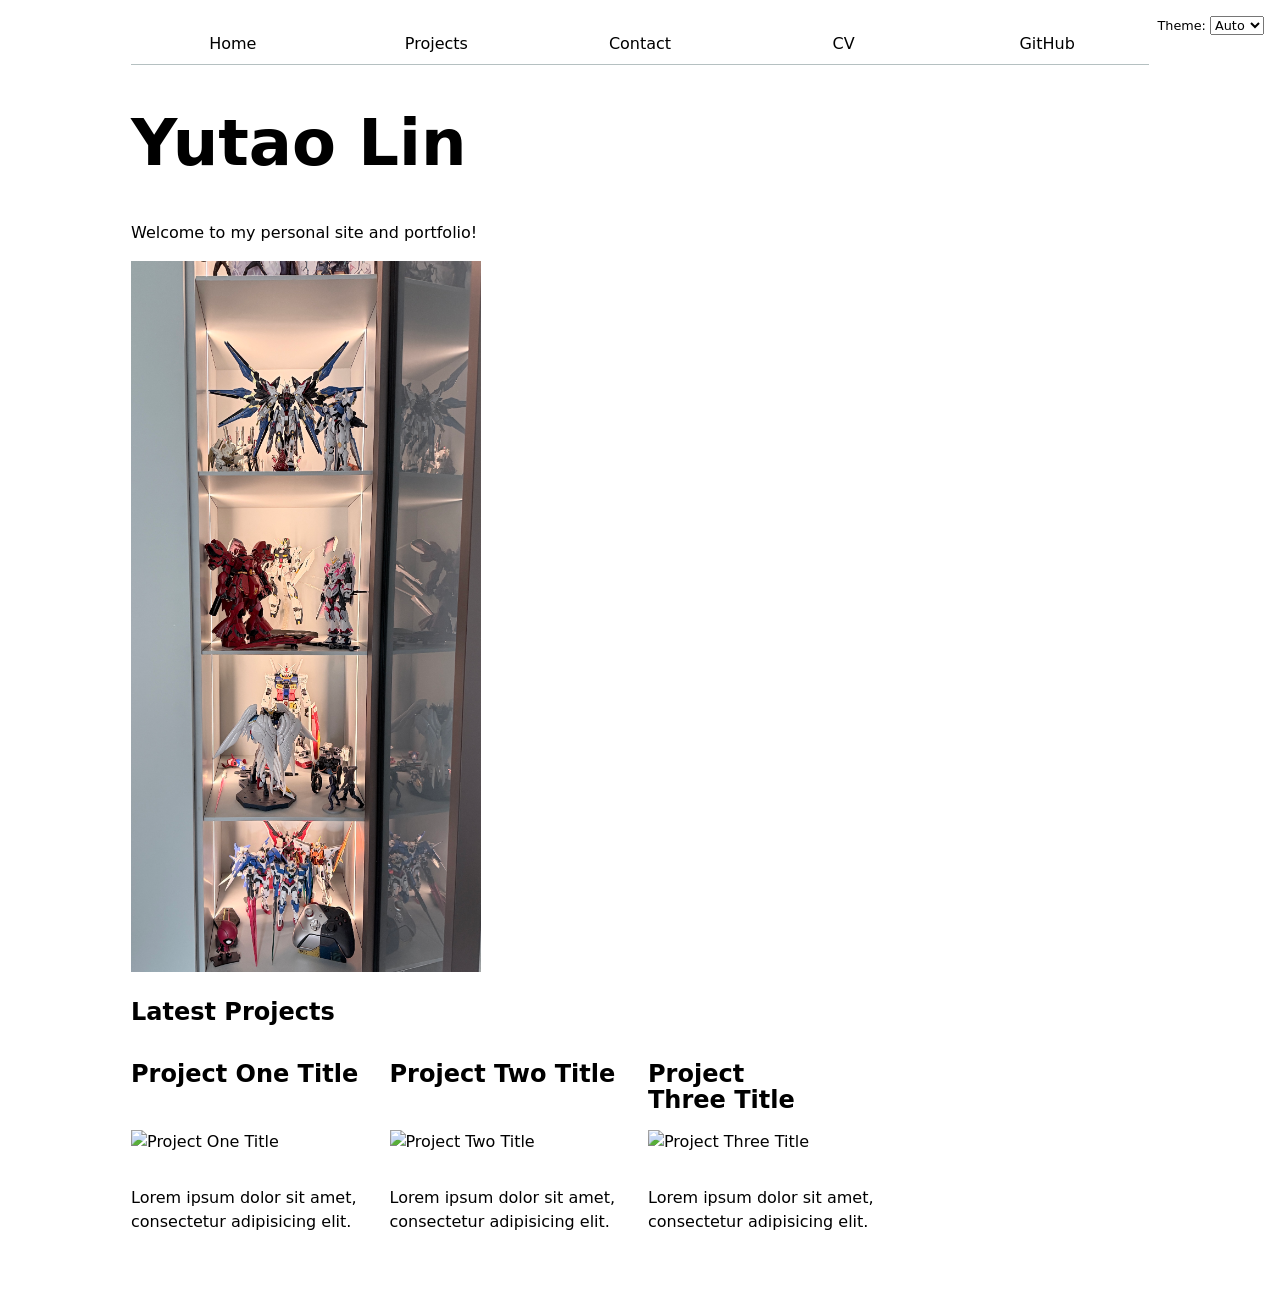
==== index.html @ d35f9485 "step 2" ====
<!DOCTYPE html>
<html lang="en">
<head>
  <meta charset="UTF-8">
  <meta name="viewport" content="width=device-width, initial-scale=1.0">
  <title>Yutao Lin: Personal site and portfolio</title>
  <link rel="stylesheet" href="style.css">
  <script type="module" src="global.js"></script>
  <script type="module" src="index.js"></script>
</head>
<body>
  <h1>Yutao Lin</h1>
  <p>Welcome to my personal site and portfolio!</p>

  <img src="images/Gundam.jpg" alt="Several Gundam models displayed together in a collection.">

  <h2>Latest Projects</h2>
  <div class="projects"></div>
</body>
</html>
---- style.css ----
body {
  font: 100%/1.5 system-ui;
  max-width: 100ch;
  margin-inline: auto;
  padding: 1rem;
}

nav {
  display: flex;
  margin-bottom: 1.5rem;
  border-bottom: 1px solid oklch(80% 3% 200);
}

nav a {
  flex: 1;
  text-decoration: none;
  color: inherit;
  text-align: center;
  padding: 0.5em;
}

nav a:hover,
nav a.current {
  border-bottom: 0.4em solid var(--color-accent);
  padding-bottom: 0.1em;
  background-color: color-mix(in oklch, var(--color-accent), canvas 85%);
}

html {
  color-scheme: light dark;
  --color-accent: oklch(65% 50% 0);
  accent-color: var(--color-accent);
}

.color-scheme {
  position: absolute;
  top: 1rem;
  right: 1rem;
  font-size: 80%;
}

input,
textarea,
button,
select {
  font: inherit;
}

img {
  max-width: 350px;
  width: 100%;
  height: auto;
}

input,
textarea,
button {
  font: inherit;
}

form {
  display: grid;
  grid-template-columns: auto 1fr;
  gap: 1em;
}

form label {
  display: grid;
  grid-template-columns: subgrid;
  grid-column: 1 / -1;
}

input,
textarea {
  width: 100%;
  box-sizing: border-box;
}

textarea {
  min-height: 8em;
}

button {
  grid-column: 1 / -1;
}

section {
  margin: 2rem 0;
}

article {
  margin: 1rem 0;
}

.projects {
  display: grid;
  grid-template-columns: repeat(auto-fill, minmax(15em, 1fr));
  gap: 1em;
}

.projects article {
  display: grid;
  grid-template-rows: subgrid;
  grid-row: span 3;
}

.projects h2 {
  margin: 0;
}

h1 {
  font-size: 400%;
}

h1, h2, h3, h4, h5, h6 {
  line-height: 1.1;
  text-wrap: balance;
}

section > header {
  border-bottom: 2px solid oklch(80% 3% 200);
  margin-bottom: 1rem;
}

section h2 {
  margin-bottom: 0.5rem;
}

article h3 {
  margin-bottom: 0.2rem;
}

time {
  color: dimgray;
  font-style: italic;
}

ul {
  padding-left: 1.5rem;
}
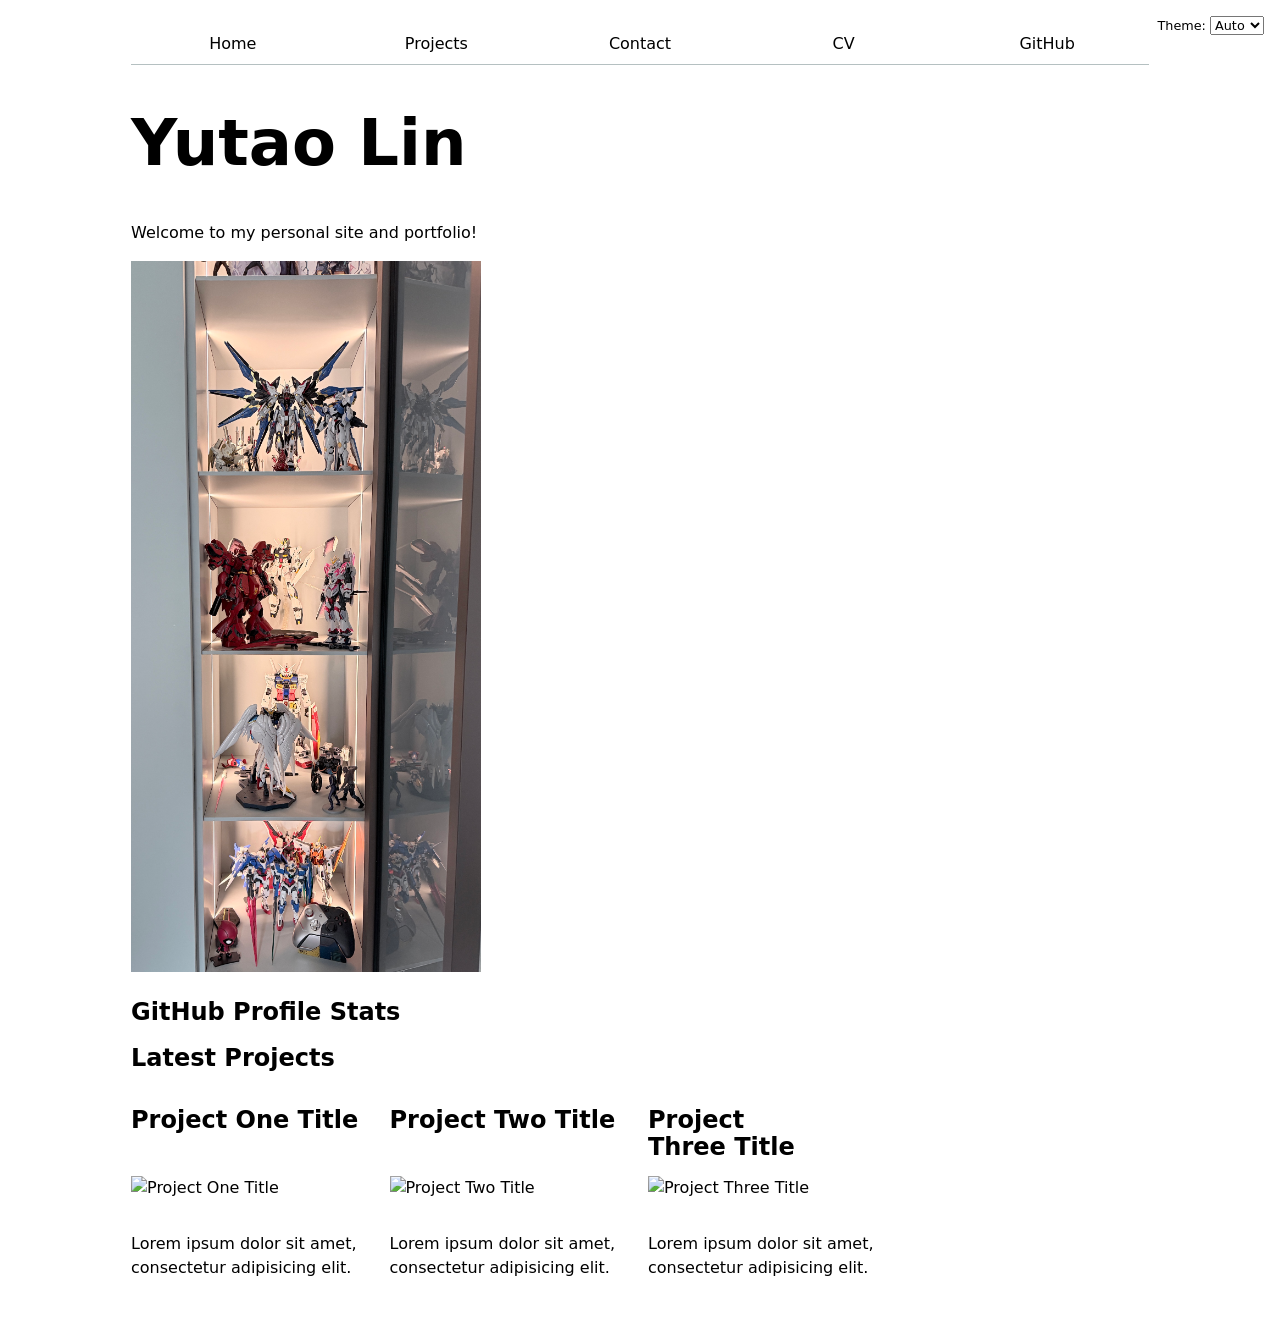
==== commit 6a10653c: "step 3 github api" ====
--- a/index.html
+++ b/index.html
@@ -14,6 +14,9 @@
 
   <img src="images/Gundam.jpg" alt="Several Gundam models displayed together in a collection.">
 
+  <h2>GitHub Profile Stats</h2>
+  <div id="profile-stats"></div>
+
   <h2>Latest Projects</h2>
   <div class="projects"></div>
 </body>
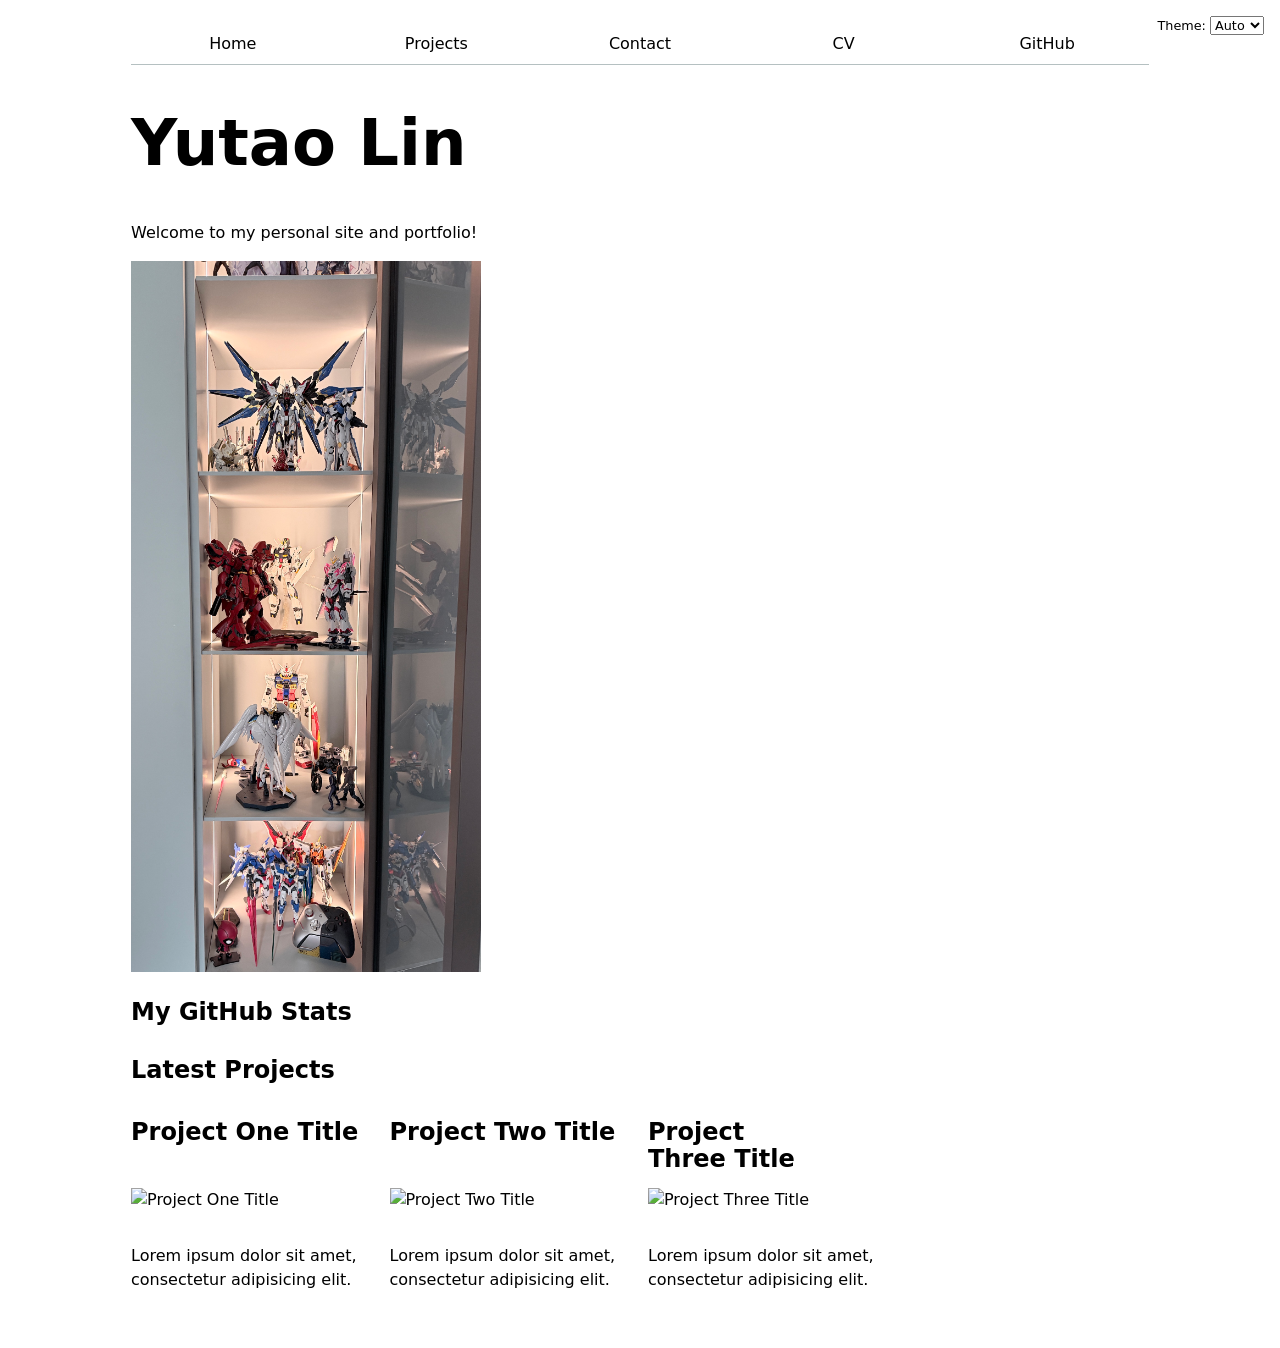
==== commit 34c5d6a8: "update My Github stats" ====
--- a/index.html
+++ b/index.html
@@ -14,7 +14,7 @@
 
   <img src="images/Gundam.jpg" alt="Several Gundam models displayed together in a collection.">
 
-  <h2>GitHub Profile Stats</h2>
+  <h2>My GitHub Stats</h2>
   <div id="profile-stats"></div>
 
   <h2>Latest Projects</h2>
--- a/style.css
+++ b/style.css
@@ -138,4 +138,30 @@
 
 ul {
   padding-left: 1.5rem;
+}
+
+#profile-stats {
+  margin: 2rem 0;
+}
+
+.github-stats {
+  display: grid;
+  grid-template-columns: repeat(4, 1fr);
+  gap: 0.5rem 2rem;
+  margin: 0;
+}
+
+.github-stats dt {
+  grid-row: 1;
+  margin: 0;
+  text-transform: uppercase;
+  font-size: 0.8rem;
+  color: #6b7280;
+  font-weight: 600;
+}
+
+.github-stats dd {
+  grid-row: 2;
+  margin: 0;
+  font-size: 2rem;
 }
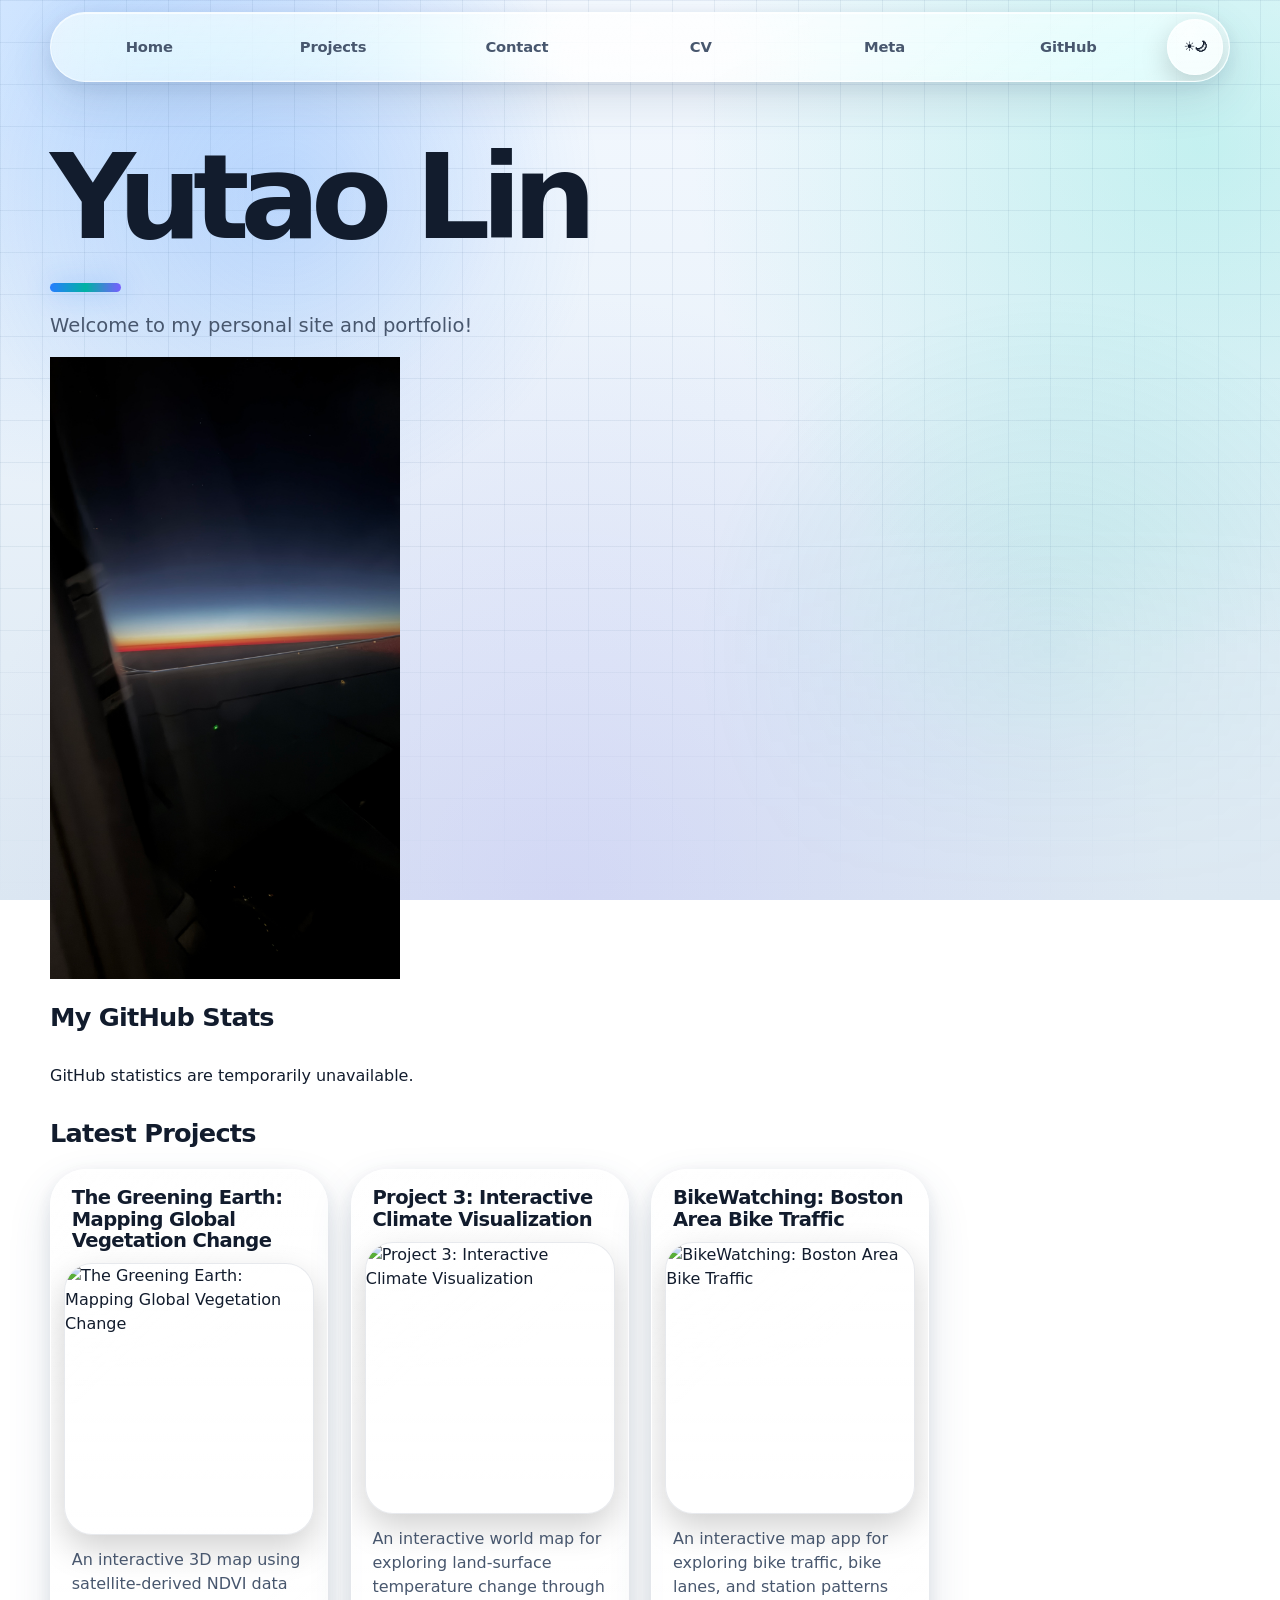
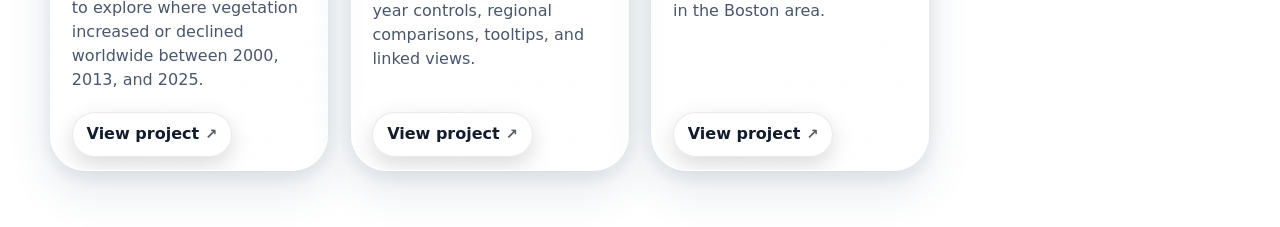
==== commit e000a1de: "update the images" ====
--- a/index.html
+++ b/index.html
@@ -12,7 +12,7 @@
   <h1>Yutao Lin</h1>
   <p>Welcome to my personal site and portfolio!</p>
 
-  <img src="images/Gundam.jpg" alt="Several Gundam models displayed together in a collection.">
+  <img src="images/skyline.jpg" alt="A beautiful skyline at sunset.">
 
   <h2>My GitHub Stats</h2>
   <div id="profile-stats"></div>
--- a/style.css
+++ b/style.css
@@ -1,56 +1,295 @@
-
-body {
-  font: 100%/1.5 system-ui;
-  max-width: 100ch;
-  margin-inline: auto;
-  padding: 1rem;
-}
-
-nav {
-  display: flex;
-  margin-bottom: 1.5rem;
-  border-bottom: 1px solid oklch(80% 3% 200);
-}
-
-nav a {
-  flex: 1;
-  text-decoration: none;
-  color: inherit;
-  text-align: center;
-  padding: 0.5em;
-}
-
-nav a:hover,
-nav a.current {
-  border-bottom: 0.4em solid var(--color-accent);
-  padding-bottom: 0.1em;
-  background-color: color-mix(in oklch, var(--color-accent), canvas 85%);
-}
-
 html {
   color-scheme: light dark;
-  --color-accent: oklch(65% 50% 0);
+  --color-accent: oklch(78% 22% 235);
   accent-color: var(--color-accent);
 }
 
-.color-scheme {
-  position: absolute;
-  top: 1rem;
-  right: 1rem;
-  font-size: 80%;
-}
-
-input,
-textarea,
-button,
-select {
-  font: inherit;
-}
-
-img {
-  max-width: 350px;
-  width: 100%;
-  height: auto;
+/* =========================================================
+   DESIGN-ENGINEERING SYSTEM
+   Based on the uploaded skills: restraint, direct feedback,
+   translucent depth, precise motion, and accessibility.
+   ========================================================= */
+
+:root {
+  --content-width: 1180px;
+  --page-gutter: clamp(0.9rem, 3vw, 2.5rem);
+  --nav-height: 4.25rem;
+
+  --glass-blur: 34px;
+  --glass-saturation: 170%;
+  --glass-brightness: 108%;
+
+  --radius-sm: 0.95rem;
+  --radius-md: 1.35rem;
+  --radius-lg: 1.9rem;
+  --radius-xl: 2.25rem;
+
+  --ease-out: cubic-bezier(0.23, 1, 0.32, 1);
+  --ease-in-out: cubic-bezier(0.77, 0, 0.175, 1);
+  --ease-spring: cubic-bezier(0.32, 0.72, 0, 1);
+
+  --duration-press: 110ms;
+  --duration-fast: 170ms;
+  --duration-ui: 240ms;
+
+  --font-main:
+    system-ui,
+    -apple-system,
+    BlinkMacSystemFont,
+    "SF Pro Display",
+    "SF Pro Text",
+    sans-serif;
+
+  --font-code:
+    "SF Mono",
+    ui-monospace,
+    Menlo,
+    Monaco,
+    Consolas,
+    monospace;
+}
+
+/* =========================================================
+   THEME TOKENS
+   ========================================================= */
+
+html[data-resolved-theme="light"] {
+  --page-bg:
+    radial-gradient(
+      circle at 8% 3%,
+      rgb(110 175 255 / 0.34),
+      transparent 29rem
+    ),
+    radial-gradient(
+      circle at 94% 16%,
+      rgb(80 224 205 / 0.28),
+      transparent 32rem
+    ),
+    radial-gradient(
+      circle at 44% 100%,
+      rgb(162 137 255 / 0.18),
+      transparent 38rem
+    ),
+    linear-gradient(
+      180deg,
+      #f4f9ff 0%,
+      #eaf2fa 46%,
+      #dce8f2 100%
+    );
+
+  --text-primary: rgb(18 28 45);
+  --text-secondary: rgb(72 87 110);
+  --text-muted: rgb(106 121 144);
+
+  --surface: rgb(255 255 255 / 0.38);
+  --surface-strong: rgb(255 255 255 / 0.6);
+  --surface-soft: rgb(239 247 255 / 0.25);
+  --surface-hover: rgb(255 255 255 / 0.5);
+
+  --border: rgb(255 255 255 / 0.68);
+  --border-soft: rgb(25 45 80 / 0.1);
+  --line: rgb(23 38 65 / 0.12);
+  --grid-line: rgb(33 77 122 / 0.075);
+
+  --accent-a: rgb(40 125 255);
+  --accent-b: rgb(0 178 164);
+  --accent-c: rgb(120 94 255);
+  --accent-soft: rgb(40 125 255 / 0.13);
+
+  --shadow-card:
+    0 1px 0 rgb(255 255 255 / 0.75) inset,
+    0 -1px 0 rgb(255 255 255 / 0.24) inset,
+    0 18px 44px rgb(60 82 115 / 0.14),
+    0 5px 18px rgb(60 82 115 / 0.1);
+
+  --shadow-hover:
+    0 1px 0 rgb(255 255 255 / 0.85) inset,
+    0 -1px 0 rgb(255 255 255 / 0.3) inset,
+    0 26px 66px rgb(60 82 115 / 0.2),
+    0 10px 28px rgb(60 82 115 / 0.12);
+
+  --focus-ring: rgb(49 130 255 / 0.42);
+}
+
+html[data-resolved-theme="dark"] {
+  --page-bg:
+    radial-gradient(
+      circle at 12% 4%,
+      rgb(41 104 190 / 0.34),
+      transparent 30rem
+    ),
+    radial-gradient(
+      circle at 92% 18%,
+      rgb(0 180 166 / 0.2),
+      transparent 34rem
+    ),
+    radial-gradient(
+      circle at 44% 100%,
+      rgb(107 89 255 / 0.19),
+      transparent 38rem
+    ),
+    linear-gradient(
+      180deg,
+      #08101f 0%,
+      #0a1220 48%,
+      #05070d 100%
+    );
+
+  --text-primary: rgb(244 248 255);
+  --text-secondary: rgb(201 213 231);
+  --text-muted: rgb(143 158 180);
+
+  --surface: rgb(116 139 166 / 0.17);
+  --surface-strong: rgb(150 173 200 / 0.27);
+  --surface-soft: rgb(87 109 138 / 0.14);
+  --surface-hover: rgb(150 173 200 / 0.22);
+
+  --border: rgb(255 255 255 / 0.24);
+  --border-soft: rgb(255 255 255 / 0.13);
+  --line: rgb(255 255 255 / 0.12);
+  --grid-line: rgb(255 255 255 / 0.055);
+
+  --accent-a: rgb(110 178 255);
+  --accent-b: rgb(89 234 215);
+  --accent-c: rgb(175 158 255);
+  --accent-soft: rgb(110 178 255 / 0.14);
+
+  --shadow-card:
+    0 1px 0 rgb(255 255 255 / 0.23) inset,
+    0 -1px 0 rgb(255 255 255 / 0.07) inset,
+    0 20px 56px rgb(0 0 0 / 0.3),
+    0 5px 18px rgb(0 0 0 / 0.22);
+
+  --shadow-hover:
+    0 1px 0 rgb(255 255 255 / 0.34) inset,
+    0 -1px 0 rgb(255 255 255 / 0.09) inset,
+    0 30px 78px rgb(0 0 0 / 0.4),
+    0 10px 30px rgb(0 0 0 / 0.28);
+
+  --focus-ring: rgb(151 195 255 / 0.55);
+}
+
+/* First paint before JS sets data-resolved-theme */
+
+@media (prefers-color-scheme: light) {
+  :root:not([data-resolved-theme]) {
+    --page-bg: linear-gradient(180deg, #f4f9ff 0%, #dce8f2 100%);
+    --text-primary: rgb(18 28 45);
+    --text-secondary: rgb(72 87 110);
+    --text-muted: rgb(106 121 144);
+    --surface: rgb(255 255 255 / 0.38);
+    --surface-strong: rgb(255 255 255 / 0.6);
+    --border: rgb(255 255 255 / 0.68);
+    --border-soft: rgb(25 45 80 / 0.1);
+    --line: rgb(23 38 65 / 0.12);
+    --grid-line: rgb(33 77 122 / 0.075);
+    --accent-a: rgb(40 125 255);
+    --accent-b: rgb(0 178 164);
+    --accent-c: rgb(120 94 255);
+    --focus-ring: rgb(49 130 255 / 0.42);
+  }
+}
+
+@media (prefers-color-scheme: dark) {
+  :root:not([data-resolved-theme]) {
+    --page-bg: linear-gradient(180deg, #08101f 0%, #05070d 100%);
+    --text-primary: rgb(244 248 255);
+    --text-secondary: rgb(201 213 231);
+    --text-muted: rgb(143 158 180);
+    --surface: rgb(116 139 166 / 0.17);
+    --surface-strong: rgb(150 173 200 / 0.27);
+    --border: rgb(255 255 255 / 0.24);
+    --border-soft: rgb(255 255 255 / 0.13);
+    --line: rgb(255 255 255 / 0.12);
+    --grid-line: rgb(255 255 255 / 0.055);
+    --accent-a: rgb(110 178 255);
+    --accent-b: rgb(89 234 215);
+    --accent-c: rgb(175 158 255);
+    --focus-ring: rgb(151 195 255 / 0.55);
+  }
+}
+
+/* =========================================================
+   RESET + BASE
+   ========================================================= */
+
+* {
+  box-sizing: border-box;
+}
+
+html {
+  min-height: 100%;
+  scroll-behavior: smooth;
+  background: var(--page-bg);
+  background-attachment: fixed;
+}
+
+body {
+  position: relative;
+
+  width: min(
+    var(--content-width),
+    calc(100% - var(--page-gutter) * 2)
+  );
+
+  min-height: 100vh;
+  max-width: none;
+
+  padding-top: calc(var(--nav-height) + 3.2rem);
+  padding-inline: 0;
+  padding-bottom: 3rem;
+
+  margin-inline: auto;
+
+  color: var(--text-primary);
+
+  font: 100%/1.5 var(--font-main);
+
+  background: transparent;
+}
+
+body::before {
+  position: fixed;
+  inset: 0;
+  z-index: -2;
+
+  pointer-events: none;
+  content: "";
+
+  background-image:
+    linear-gradient(
+      var(--grid-line) 1px,
+      transparent 1px
+    ),
+    linear-gradient(
+      90deg,
+      var(--grid-line) 1px,
+      transparent 1px
+    ),
+    radial-gradient(
+      circle at 22% 22%,
+      color-mix(in srgb, var(--accent-a) 18%, transparent),
+      transparent 20rem
+    ),
+    radial-gradient(
+      circle at 82% 72%,
+      color-mix(in srgb, var(--accent-b) 13%, transparent),
+      transparent 22rem
+    );
+
+  background-size:
+    42px 42px,
+    42px 42px,
+    auto,
+    auto;
+
+  mask-image:
+    linear-gradient(
+      to bottom,
+      black 0%,
+      black 58%,
+      transparent 100%
+    );
 }
 
 input,
@@ -59,86 +298,822 @@
   font: inherit;
 }
 
+img {
+  display: block;
+  width: 100%;
+  max-width: 350px;
+  height: auto;
+}
+
+a {
+  color: inherit;
+}
+
+section {
+  margin: 2rem 0;
+}
+
+article {
+  margin: 1rem 0;
+}
+
+ul {
+  padding-left: 1.5rem;
+}
+
+code,
+pre {
+  font-family: var(--font-code);
+}
+
+time {
+  color: var(--text-muted);
+  font-style: italic;
+}
+
+/* =========================================================
+   TYPOGRAPHY
+   ========================================================= */
+
+h1,
+h2,
+h3,
+h4,
+h5,
+h6 {
+  line-height: 1.08;
+  text-wrap: balance;
+}
+
+body > h1 {
+  max-width: 13ch;
+
+  margin-top: 1rem;
+  margin-bottom: 1rem;
+
+  color: var(--text-primary);
+
+  font-size: clamp(3.6rem, 10vw, 7.4rem);
+  font-weight: 680;
+  line-height: 0.92;
+  letter-spacing: -0.078em;
+
+  text-shadow:
+    0 1px 0 rgb(255 255 255 / 0.12),
+    0 20px 52px rgb(0 0 0 / 0.26);
+}
+
+html[data-resolved-theme="light"] body > h1 {
+  text-shadow: none;
+}
+
+body > h1::after {
+  display: block;
+
+  width: 0.6em;
+  height: 0.075em;
+
+  margin-top: 0.26em;
+
+  content: "";
+
+  background:
+    linear-gradient(
+      90deg,
+      var(--accent-a),
+      var(--accent-b),
+      var(--accent-c)
+    );
+
+  border-radius: 999px;
+
+  box-shadow:
+    0 0 26px color-mix(in srgb, var(--accent-a) 34%, transparent);
+}
+
+body > p {
+  max-width: 58ch;
+
+  margin-bottom: 1rem;
+
+  color: var(--text-secondary);
+
+  font-size: clamp(1.05rem, 1.6vw, 1.22rem);
+  font-weight: 440;
+}
+
+body > h2 {
+  margin-top: 1.6rem;
+
+  font-size: clamp(1.25rem, 2vw, 1.65rem);
+  letter-spacing: -0.03em;
+}
+
+section > header {
+  margin-bottom: 1rem;
+  border-bottom: 1px solid var(--line);
+}
+
+section > header h2 {
+  margin-bottom: 0.55rem;
+
+  font-size: clamp(1.25rem, 2.2vw, 1.7rem);
+  letter-spacing: -0.03em;
+}
+
+article h3 {
+  margin-bottom: 0.25rem;
+}
+
+p,
+li,
+dd {
+  color: var(--text-secondary);
+}
+
+strong,
+dt,
+h2,
+h3 {
+  color: var(--text-primary);
+}
+
+/* =========================================================
+   GLASS MATERIAL
+   ========================================================= */
+
+nav,
+.projects article,
+.github-stats > div,
+.chart-container,
+.legend,
+.searchBar,
+.step,
+#files-section,
+#scatter-plot,
+#language-legend,
+.tooltip,
+.cv-page section,
+form,
+input,
+textarea,
+button,
+.theme-orb {
+  -webkit-backdrop-filter:
+    blur(var(--glass-blur))
+    saturate(var(--glass-saturation))
+    brightness(var(--glass-brightness));
+
+  backdrop-filter:
+    blur(var(--glass-blur))
+    saturate(var(--glass-saturation))
+    brightness(var(--glass-brightness));
+}
+
+.projects article,
+.github-stats > div,
+.chart-container,
+.legend,
+.step,
+#files-section,
+#scatter-plot,
+#language-legend,
+.cv-page section,
+form {
+  background:
+    linear-gradient(
+      180deg,
+      rgb(255 255 255 / 0.18),
+      rgb(255 255 255 / 0.055)
+    ),
+    radial-gradient(
+      circle at 16% 0%,
+      rgb(255 255 255 / 0.18),
+      transparent 34%
+    ),
+    var(--surface);
+
+  border: 1px solid var(--border);
+  box-shadow: var(--shadow-card);
+}
+
+/* =========================================================
+   NAVIGATION
+   ========================================================= */
+
+nav {
+  position: fixed;
+  top: 0.75rem;
+  left: 50%;
+  z-index: 100;
+
+  display: flex;
+  align-items: center;
+  gap: 0.45rem;
+
+  width: min(
+    var(--content-width),
+    calc(100vw - var(--page-gutter) * 2)
+  );
+
+  min-height: var(--nav-height);
+
+  padding: 0.4rem;
+  margin: 0;
+
+  overflow: hidden;
+
+  background:
+    linear-gradient(
+      180deg,
+      rgb(255 255 255 / 0.2),
+      rgb(255 255 255 / 0.055)
+    ),
+    var(--surface);
+
+  border: 1px solid var(--border);
+  border-radius: 999px;
+  box-shadow: var(--shadow-card);
+
+  transform: translateX(-50%);
+
+  isolation: isolate;
+}
+
+nav::before {
+  position: absolute;
+  inset: 0;
+  z-index: -1;
+
+  pointer-events: none;
+  content: "";
+
+  background:
+    radial-gradient(
+      18rem circle at
+      var(--pointer-x, 50%)
+      var(--pointer-y, 50%),
+      rgb(255 255 255 / 0.26),
+      transparent 62%
+    );
+}
+
+nav::after {
+  position: absolute;
+  inset: 1px;
+  z-index: -1;
+
+  pointer-events: none;
+  content: "";
+
+  border-radius: inherit;
+
+  background:
+    linear-gradient(
+      135deg,
+      rgb(255 255 255 / 0.2),
+      transparent 30%,
+      transparent 72%,
+      rgb(255 255 255 / 0.06)
+    );
+}
+
+.nav-links {
+  display: flex;
+  flex: 1;
+
+  align-items: center;
+
+  min-width: 0;
+
+  overflow-x: auto;
+  overflow-y: hidden;
+
+  scrollbar-width: none;
+}
+
+.nav-links::-webkit-scrollbar {
+  display: none;
+}
+
+.nav-links a {
+  display: grid;
+  flex: 1 0 auto;
+
+  min-width: 6.2rem;
+  min-height: 3.25rem;
+
+  place-items: center;
+
+  padding: 0.65rem 0.9rem;
+
+  color: var(--text-secondary);
+
+  font-size: 0.92rem;
+  font-weight: 700;
+  letter-spacing: -0.01em;
+
+  text-align: center;
+  text-decoration: none;
+
+  border: 1px solid transparent;
+  border-radius: 999px;
+
+  transition:
+    color var(--duration-fast) var(--ease-out),
+    background-color var(--duration-fast) var(--ease-out),
+    border-color var(--duration-fast) var(--ease-out),
+    transform var(--duration-fast) var(--ease-out),
+    box-shadow var(--duration-fast) var(--ease-out);
+}
+
+.nav-links a:hover {
+  color: var(--text-primary);
+
+  background:
+    color-mix(in srgb, var(--surface-strong) 68%, transparent);
+
+  border-color: var(--border-soft);
+
+  transform: translateY(-1px);
+}
+
+.nav-links a:active {
+  transform: scale(0.97);
+  transition-duration: var(--duration-press);
+}
+
+.nav-links a.current {
+  color: var(--text-primary);
+
+  background:
+    linear-gradient(
+      180deg,
+      rgb(255 255 255 / 0.3),
+      rgb(255 255 255 / 0.08)
+    ),
+    var(--surface-strong);
+
+  border-color: var(--border);
+
+  box-shadow:
+    0 1px 0 rgb(255 255 255 / 0.36) inset,
+    0 8px 26px rgb(0 0 0 / 0.12);
+}
+
+/* =========================================================
+   THEME TOGGLE
+   ========================================================= */
+
+.theme-orb {
+  position: relative;
+
+  display: grid;
+  flex: 0 0 auto;
+
+  width: 3.45rem;
+  height: 3.45rem;
+
+  place-items: center;
+
+  padding: 0;
+  margin: 0;
+
+  color: var(--text-primary);
+
+  background:
+    radial-gradient(
+      circle at 35% 25%,
+      rgb(255 255 255 / 0.36),
+      transparent 34%
+    ),
+    linear-gradient(
+      180deg,
+      rgb(255 255 255 / 0.24),
+      rgb(255 255 255 / 0.06)
+    ),
+    var(--surface-strong);
+
+  border: 1px solid var(--border);
+  border-radius: 50%;
+
+  box-shadow:
+    0 1px 0 rgb(255 255 255 / 0.36) inset,
+    0 -1px 0 rgb(255 255 255 / 0.08) inset,
+    0 10px 28px rgb(0 0 0 / 0.18);
+
+  cursor: pointer;
+
+  transition:
+    transform var(--duration-fast) var(--ease-spring),
+    box-shadow var(--duration-fast) var(--ease-out),
+    border-color var(--duration-fast) var(--ease-out),
+    background-color var(--duration-fast) var(--ease-out);
+}
+
+.theme-orb:hover {
+  border-color:
+    color-mix(in srgb, var(--border) 75%, white);
+
+  box-shadow: var(--shadow-hover);
+
+  transform: translateY(-1px) scale(1.03);
+}
+
+.theme-orb:active {
+  transform: scale(0.96);
+  transition-duration: var(--duration-press);
+}
+
+.theme-orb-icon {
+  position: relative;
+  z-index: 2;
+
+  display: flex;
+  align-items: center;
+  justify-content: center;
+
+  color: var(--text-primary);
+
+  font-family: var(--font-main);
+  font-size: 1.28rem;
+  font-weight: 750;
+  line-height: 1;
+
+  text-shadow:
+    0 4px 12px rgb(0 0 0 / 0.22);
+}
+
+.theme-orb-label {
+  position: absolute;
+  left: 50%;
+  top: calc(100% + 0.35rem);
+
+  z-index: 2;
+
+  color: var(--text-primary);
+
+  font-size: 0.68rem;
+  font-weight: 800;
+  letter-spacing: -0.02em;
+
+  text-shadow:
+    0 4px 12px rgb(0 0 0 / 0.28);
+
+  transform: translateX(-50%);
+
+  white-space: nowrap;
+}
+
+html[data-resolved-theme="light"] .theme-orb-label,
+html[data-resolved-theme="light"] .theme-orb-icon {
+  text-shadow: none;
+}
+
+.theme-orb[data-mode="auto"] .theme-orb-icon {
+  font-size: 0.82rem;
+  letter-spacing: -0.13em;
+  transform: translateX(-0.05em);
+}
+
+.theme-orb[data-mode="light"] .theme-orb-icon {
+  font-size: 1.22rem;
+}
+
+.theme-orb[data-mode="dark"] .theme-orb-icon {
+  font-size: 1.25rem;
+}
+
+/* =========================================================
+   FORMS + CONTROLS
+   ========================================================= */
+
+.searchBar,
+input,
+textarea {
+  width: 100%;
+
+  padding: 0.82rem 1rem;
+
+  color: var(--text-primary);
+
+  background:
+    color-mix(in srgb, var(--surface-strong) 78%, transparent);
+
+  border: 1px solid var(--border);
+  border-radius: var(--radius-sm);
+
+  outline: none;
+
+  box-shadow:
+    0 1px 0 rgb(255 255 255 / 0.2) inset,
+    0 8px 22px rgb(0 0 0 / 0.12);
+
+  transition:
+    border-color var(--duration-fast) var(--ease-out),
+    box-shadow var(--duration-fast) var(--ease-out),
+    background-color var(--duration-fast) var(--ease-out);
+}
+
+.searchBar::placeholder,
+input::placeholder,
+textarea::placeholder {
+  color:
+    color-mix(
+      in srgb,
+      var(--text-secondary) 62%,
+      transparent
+    );
+}
+
+textarea {
+  min-height: 8em;
+  resize: vertical;
+}
+
+.searchBar:focus,
+input:focus,
+textarea:focus {
+  border-color:
+    color-mix(in srgb, var(--accent-a) 45%, var(--border));
+
+  box-shadow:
+    0 0 0 4px var(--accent-soft),
+    0 1px 0 rgb(255 255 255 / 0.2) inset,
+    0 10px 24px rgb(0 0 0 / 0.14);
+}
+
+button {
+  min-height: 2.8rem;
+
+  padding: 0.68rem 1rem;
+
+  color: var(--text-primary);
+
+  font-weight: 700;
+
+  background:
+    color-mix(in srgb, var(--surface-strong) 70%, transparent);
+
+  border: 1px solid var(--border-soft);
+  border-radius: 999px;
+
+  box-shadow:
+    0 1px 0 rgb(255 255 255 / 0.2) inset,
+    0 8px 22px rgb(0 0 0 / 0.16);
+
+  cursor: pointer;
+
+  transition:
+    background-color var(--duration-fast) var(--ease-out),
+    border-color var(--duration-fast) var(--ease-out),
+    transform var(--duration-fast) var(--ease-out),
+    box-shadow var(--duration-fast) var(--ease-out);
+}
+
+button:hover {
+  background:
+    color-mix(in srgb, var(--surface-strong) 90%, transparent);
+
+  transform: translateY(-1px);
+}
+
+button:active {
+  transform: scale(0.97);
+  transition-duration: var(--duration-press);
+}
+
+button:focus-visible,
+a:focus-visible {
+  outline: 3px solid var(--focus-ring);
+  outline-offset: 3px;
+}
+
 form {
   display: grid;
   grid-template-columns: auto 1fr;
   gap: 1em;
+
+  padding: clamp(1rem, 3vw, 2rem);
+
+  border-radius: var(--radius-xl);
 }
 
 form label {
   display: grid;
+  grid-column: 1 / -1;
   grid-template-columns: subgrid;
+}
+
+form button {
   grid-column: 1 / -1;
 }
 
-input,
-textarea {
-  width: 100%;
-  box-sizing: border-box;
-}
-
-textarea {
-  min-height: 8em;
-}
-
-button {
-  grid-column: 1 / -1;
-}
-
-section {
-  margin: 2rem 0;
-}
-
-article {
-  margin: 1rem 0;
-}
+/* =========================================================
+   PROJECT CARDS
+   ========================================================= */
 
 .projects {
   display: grid;
-  grid-template-columns: repeat(auto-fill, minmax(15em, 1fr));
-  gap: 1em;
+  grid-template-columns:
+    repeat(
+      auto-fill,
+      minmax(16.5rem, 1fr)
+    );
+  gap: 1.4rem;
 }
 
 .projects article {
-  display: grid;
-  grid-template-rows: subgrid;
-  grid-row: span 3;
-}
-
-.projects h2 {
+  position: relative;
+
+  display: flex;
+  flex-direction: column;
+
+  gap: 0.78rem;
+
+  min-height: 100%;
+
+  padding: 0.82rem;
   margin: 0;
-}
-
-h1 {
-  font-size: 400%;
-}
-
-h1, h2, h3, h4, h5, h6 {
-  line-height: 1.1;
-  text-wrap: balance;
-}
-
-section > header {
-  border-bottom: 2px solid oklch(80% 3% 200);
-  margin-bottom: 1rem;
-}
-
-section h2 {
-  margin-bottom: 0.5rem;
-}
-
-article h3 {
-  margin-bottom: 0.2rem;
-}
-
-time {
-  color: dimgray;
-  font-style: italic;
-}
-
-ul {
-  padding-left: 1.5rem;
-}
+
+  overflow: hidden;
+
+  border-radius: var(--radius-xl);
+
+  transition:
+    transform var(--duration-ui) var(--ease-spring),
+    box-shadow var(--duration-ui) var(--ease-out),
+    border-color var(--duration-ui) var(--ease-out);
+
+  isolation: isolate;
+}
+
+.projects article::before {
+  position: absolute;
+  inset: 0;
+  z-index: -1;
+
+  pointer-events: none;
+  content: "";
+
+  background:
+    radial-gradient(
+      18rem circle at
+      var(--pointer-x, 50%)
+      var(--pointer-y, 25%),
+      rgb(255 255 255 / 0.34),
+      transparent 62%
+    );
+
+  opacity: 0;
+
+  transition: opacity var(--duration-fast) var(--ease-out);
+}
+
+.projects article::after {
+  position: absolute;
+  inset: 1px;
+  z-index: -1;
+
+  pointer-events: none;
+  content: "";
+
+  border-radius: calc(var(--radius-xl) - 1px);
+
+  background:
+    linear-gradient(
+      135deg,
+      rgb(255 255 255 / 0.18),
+      transparent 30%,
+      transparent 72%,
+      rgb(255 255 255 / 0.06)
+    );
+}
+
+.projects article:hover {
+  z-index: 2;
+
+  border-color:
+    color-mix(in srgb, var(--border) 80%, white);
+
+  box-shadow: var(--shadow-hover);
+
+  transform: translateY(-6px) scale(1.012);
+}
+
+.projects article:hover::before {
+  opacity: 1;
+}
+
+.projects article img {
+  width: 100%;
+  max-width: none;
+  height: clamp(12rem, 23vw, 17rem);
+
+  object-fit: cover;
+
+  background:
+    color-mix(in srgb, var(--surface-strong) 70%, transparent);
+
+  border: 1px solid var(--border-soft);
+  border-radius: calc(var(--radius-lg) - 0.15rem);
+
+  box-shadow:
+    0 1px 0 rgb(255 255 255 / 0.18) inset,
+    0 14px 34px rgb(0 0 0 / 0.18);
+
+  transition: transform 360ms var(--ease-spring);
+}
+
+.projects article:hover img {
+  transform: scale(1.025);
+}
+
+.projects article h2,
+.projects article h3,
+.projects article p,
+.projects article .project-link {
+  margin-inline: 0.48rem;
+}
+
+.projects article h2,
+.projects article h3 {
+  min-height: auto;
+
+  margin-top: 0.28rem;
+  margin-bottom: 0;
+
+  color: var(--text-primary);
+
+  font-size: 1.22rem;
+  font-weight: 760;
+  letter-spacing: -0.03em;
+}
+
+.projects article p {
+  flex: 1;
+
+  margin-top: 0;
+  margin-bottom: 0;
+
+  color: var(--text-secondary);
+}
+
+.project-link {
+  display: inline-flex;
+  align-items: center;
+  gap: 0.38rem;
+
+  align-self: flex-start;
+
+  padding: 0.58rem 0.86rem;
+  margin-top: 0.5rem;
+
+  color: var(--text-primary);
+
+  font-weight: 700;
+  text-decoration: none;
+
+  background:
+    color-mix(in srgb, var(--surface-strong) 70%, transparent);
+
+  border: 1px solid var(--border-soft);
+  border-radius: 999px;
+
+  box-shadow:
+    0 1px 0 rgb(255 255 255 / 0.18) inset,
+    0 8px 22px rgb(0 0 0 / 0.14);
+
+  transition:
+    background-color var(--duration-fast) var(--ease-out),
+    transform var(--duration-fast) var(--ease-out),
+    border-color var(--duration-fast) var(--ease-out);
+}
+
+.project-link::after {
+  content: "↗";
+  font-size: 0.9em;
+  opacity: 0.72;
+}
+
+.project-link:hover {
+  text-decoration: none;
+
+  background:
+    color-mix(in srgb, var(--surface-strong) 92%, transparent);
+
+  border-color: var(--border);
+
+  transform: translateY(-1px);
+}
+
+.project-link:active {
+  transform: scale(0.97);
+}
+
+/* =========================================================
+   GITHUB STATS
+   ========================================================= */
 
 #profile-stats {
   margin: 2rem 0;
@@ -146,22 +1121,967 @@
 
 .github-stats {
   display: grid;
-  grid-template-columns: repeat(4, 1fr);
-  gap: 0.5rem 2rem;
+  grid-template-columns: repeat(4, minmax(0, 1fr));
+  gap: 1rem;
   margin: 0;
 }
 
+.github-stats > div {
+  min-width: 0;
+  padding: 1rem 1.1rem;
+  border-radius: var(--radius-md);
+
+  transition:
+    transform var(--duration-ui) var(--ease-spring),
+    box-shadow var(--duration-ui) var(--ease-out);
+}
+
+.github-stats > div:hover {
+  transform: translateY(-3px);
+  box-shadow: var(--shadow-hover);
+}
+
 .github-stats dt {
-  grid-row: 1;
   margin: 0;
+
+  color: var(--text-muted);
+
+  font-size: 0.78rem;
+  font-weight: 750;
+  letter-spacing: 0.07em;
   text-transform: uppercase;
-  font-size: 0.8rem;
-  color: #6b7280;
-  font-weight: 600;
 }
 
 .github-stats dd {
-  grid-row: 2;
   margin: 0;
+
+  color: var(--text-primary);
+
   font-size: 2rem;
-}+  font-weight: 720;
+  letter-spacing: -0.055em;
+}
+
+.github-updated,
+.meta-repository-link {
+  margin-top: 0.75rem;
+  color: var(--text-muted);
+}
+
+.project-link,
+.cv-page a,
+.meta-repository-link a,
+.github-updated a {
+  text-underline-offset: 0.22em;
+}
+
+/* =========================================================
+   PROJECTS PIE CHART
+   ========================================================= */
+
+.chart-container {
+  display: flex;
+  align-items: center;
+  gap: 2em;
+
+  padding: clamp(1rem, 2vw, 1.5rem);
+  margin-block: 2em;
+
+  border-radius: var(--radius-xl);
+}
+
+#projects-pie-plot {
+  max-width: 20em;
+  margin-block: 2em;
+  overflow: visible;
+}
+
+.legend {
+  display: grid;
+  flex: 1;
+
+  grid-template-columns:
+    repeat(
+      auto-fill,
+      minmax(9em, 1fr)
+    );
+
+  gap: 0.75em 1.25em;
+
+  padding: 1em;
+  margin: 0;
+
+  list-style: none;
+
+  border-radius: var(--radius-md);
+}
+
+.legend-item {
+  display: flex;
+  align-items: center;
+  gap: 0.5em;
+
+  padding: 0.55rem 0.7rem;
+
+  border-radius: 0.8rem;
+
+  cursor: pointer;
+
+  transition:
+    background-color var(--duration-fast) var(--ease-out),
+    transform var(--duration-fast) var(--ease-out);
+}
+
+.legend-item:hover {
+  background: var(--surface-hover);
+  transform: translateY(-1px);
+}
+
+.swatch {
+  display: inline-block;
+
+  width: 1em;
+  aspect-ratio: 1 / 1;
+
+  background-color: var(--color);
+
+  border-radius: 50%;
+
+  box-shadow:
+    0 1px 0 rgb(255 255 255 / 0.55) inset,
+    0 2px 6px rgb(15 23 42 / 0.15);
+}
+
+.searchBar {
+  display: block;
+  width: 100%;
+  margin-block: 1.5em;
+}
+
+#projects-pie-plot path {
+  cursor: pointer;
+  transition:
+    opacity var(--duration-ui) var(--ease-out),
+    fill var(--duration-ui) var(--ease-out);
+}
+
+#projects-pie-plot:has(path:hover)
+path:not(:hover) {
+  opacity: 0.5;
+}
+
+.selected {
+  --color: oklch(63% 28% 245) !important;
+}
+
+.selected:is(path) {
+  fill: var(--color);
+}
+
+/* =========================================================
+   META PAGE STATS
+   ========================================================= */
+
+.stats {
+  display: grid;
+
+  grid-template-columns:
+    repeat(
+      auto-fit,
+      minmax(8em, 1fr)
+    );
+
+  gap: 1rem;
+}
+
+.stats dt {
+  color: var(--accent-a);
+  font-weight: 800;
+}
+
+.stats dd {
+  margin: 0;
+  font-size: 1.5rem;
+}
+
+#stats .stats {
+  display: grid;
+  grid-template-columns: repeat(6, minmax(0, 1fr));
+  gap: 0.85rem;
+  margin-block: 1.5rem;
+}
+
+#stats .stats dt {
+  margin: 0;
+
+  color: var(--text-muted);
+
+  font-size: 0.78rem;
+  font-weight: 750;
+  letter-spacing: 0.06em;
+  text-transform: uppercase;
+}
+
+#stats .stats dd {
+  margin: 0;
+
+  color: var(--text-primary);
+
+  font-size: 2rem;
+  font-weight: 720;
+  line-height: 1;
+  letter-spacing: -0.05em;
+}
+
+/* =========================================================
+   META SCATTERPLOT
+   ========================================================= */
+
+.gridlines line {
+  stroke: var(--line);
+  stroke-opacity: 0.75;
+}
+
+.gridlines path {
+  display: none;
+}
+
+#scrolly-1 {
+  position: relative;
+
+  display: flex;
+  align-items: flex-start;
+  gap: 2rem;
+
+  margin-top: 1rem;
+}
+
+#scatter-story {
+  position: relative;
+  flex: 1;
+}
+
+#scatter-plot {
+  position: sticky;
+
+  top: calc(var(--nav-height) + 1.5rem);
+
+  flex: 1;
+
+  max-height: calc(100vh - var(--nav-height) - 3rem);
+
+  padding: 1rem;
+
+  overflow: visible;
+
+  border-radius: var(--radius-xl);
+}
+
+#scatter-plot h2 {
+  margin-top: 0;
+  font-size: 1.1rem;
+}
+
+#chart svg {
+  width: 100%;
+  height: auto;
+  max-height: 42vh;
+}
+
+#chart .x-axis text,
+#chart .y-axis text {
+  fill: var(--text-muted);
+  font-size: 0.9rem;
+}
+
+#chart .x-axis path,
+#chart .y-axis path,
+#chart .x-axis line,
+#chart .y-axis line {
+  stroke: var(--line);
+  stroke-width: 1.25;
+}
+
+.step {
+  margin-bottom: 28vh;
+
+  padding: 1rem;
+
+  border-radius: var(--radius-md);
+
+  opacity: 0.62;
+
+  transform: scale(0.985);
+
+  transition:
+    opacity var(--duration-ui) var(--ease-out),
+    transform var(--duration-ui) var(--ease-spring),
+    border-color var(--duration-ui) var(--ease-out),
+    box-shadow var(--duration-ui) var(--ease-out);
+}
+
+.step p {
+  margin-block: 0.5em;
+}
+
+.step.active {
+  opacity: 1;
+
+  border-color:
+    color-mix(in srgb, var(--border) 90%, white);
+
+  background:
+    linear-gradient(
+      180deg,
+      rgb(255 255 255 / 0.23),
+      rgb(255 255 255 / 0.075)
+    ),
+    var(--surface-strong);
+
+  box-shadow: var(--shadow-hover);
+
+  transform: scale(1);
+}
+
+/* =========================================================
+   TOOLTIP
+   ========================================================= */
+
+.tooltip {
+  position: fixed;
+  z-index: 1000;
+
+  padding: 0.75rem 1rem;
+
+  color: var(--text-primary);
+
+  pointer-events: none;
+
+  background:
+    linear-gradient(
+      180deg,
+      rgb(255 255 255 / 0.24),
+      rgb(255 255 255 / 0.08)
+    ),
+    var(--surface-strong);
+
+  border: 1px solid var(--border);
+  border-radius: var(--radius-sm);
+
+  box-shadow:
+    0 1px 0 rgb(255 255 255 / 0.28) inset,
+    0 22px 56px rgb(0 0 0 / 0.26);
+}
+
+.tooltip dt {
+  color: var(--accent-a);
+  font-weight: 800;
+}
+
+.tooltip dd {
+  margin: 0 0 0.5rem;
+}
+
+/* =========================================================
+   BRUSH SELECTION
+   ========================================================= */
+
+@keyframes marching-ants {
+  to {
+    stroke-dashoffset: -8;
+  }
+}
+
+.selection {
+  fill: var(--accent-soft);
+  fill-opacity: 0.22;
+
+  stroke: var(--accent-a);
+  stroke-opacity: 0.72;
+
+  stroke-dasharray: 5 3;
+
+  animation: marching-ants 2s linear infinite;
+}
+
+circle {
+  transition:
+    fill var(--duration-fast) var(--ease-out),
+    opacity var(--duration-fast) var(--ease-out),
+    r var(--duration-fast) var(--ease-out);
+}
+
+circle.selected {
+  fill: var(--accent-c);
+}
+
+/* =========================================================
+   META SLIDER
+   ========================================================= */
+
+.slider-container {
+  display: none;
+  align-items: baseline;
+  gap: 1em;
+}
+
+#commit-progress {
+  flex: 1;
+}
+
+#commit-time {
+  margin-left: auto;
+}
+
+/* =========================================================
+   FILE VISUALIZATION
+   ========================================================= */
+
+#scrolly-2 {
+  position: relative;
+
+  display: flex;
+  align-items: flex-start;
+  gap: 1rem;
+
+  margin-top: 4rem;
+}
+
+#scrolly-2 > * {
+  flex: 1;
+}
+
+#files-section {
+  position: sticky;
+
+  top: calc(var(--nav-height) + 1.5rem);
+  z-index: 5;
+
+  align-self: flex-start;
+
+  max-height: calc(100vh - var(--nav-height) - 3rem);
+
+  padding: 1rem;
+
+  overflow: auto;
+
+  border-radius: var(--radius-xl);
+}
+
+#files-section h2 {
+  margin: 0 0 0.75rem;
+  border: none;
+}
+
+#files {
+  display: grid;
+  grid-template-columns: 1fr 4fr;
+  gap: 0.5em 1em;
+  border: none;
+}
+
+#files > div {
+  display: grid;
+  grid-column: 1 / -1;
+  grid-template-columns: subgrid;
+
+  padding-block: 0.35em;
+
+  border-bottom: 1px solid var(--line);
+}
+
+#files dt {
+  grid-column: 1;
+}
+
+#files dt code {
+  display: block;
+}
+
+#files dt small {
+  display: block;
+
+  margin-top: 0.25em;
+
+  color: var(--text-muted);
+
+  font-size: 0.8em;
+}
+
+#files dd {
+  display: flex;
+  grid-column: 2;
+
+  flex-wrap: wrap;
+  align-content: start;
+  align-items: start;
+
+  gap: 0.15em;
+
+  padding-top: 0.25em;
+  margin: 0;
+}
+
+.file {
+  will-change: transform;
+}
+
+.loc {
+  width: 0.42em;
+  aspect-ratio: 1;
+
+  background: var(--color);
+
+  border-radius: 50%;
+
+  transition:
+    opacity var(--duration-fast) var(--ease-out),
+    transform var(--duration-fast) var(--ease-out),
+    background-color var(--duration-fast) var(--ease-out);
+}
+
+#files-story {
+  position: relative;
+
+  max-width: 100%;
+
+  padding-top: 8vh;
+  padding-bottom: 70vh;
+}
+
+#scrolly-2 .step {
+  margin-bottom: 28vh;
+}
+
+#scrolly-2 .step:first-child {
+  margin-top: 0;
+}
+
+/* =========================================================
+   LANGUAGE PIE
+   ========================================================= */
+
+#language-chart {
+  display: flex;
+  align-items: center;
+  gap: 1.5rem;
+
+  margin-top: 1rem;
+}
+
+#language-pie {
+  width: clamp(13rem, 22vw, 18rem);
+  height: clamp(13rem, 22vw, 18rem);
+  overflow: visible;
+}
+
+#language-legend {
+  padding: 1rem 1.25rem;
+  margin: 0;
+
+  list-style: none;
+
+  border-radius: var(--radius-md);
+}
+
+#language-legend li {
+  display: flex;
+  align-items: center;
+  gap: 0.6rem;
+
+  margin-block: 0.6rem;
+
+  color: var(--text-secondary);
+
+  font-size: 0.95rem;
+}
+
+#language-legend .swatch {
+  width: 1rem;
+  aspect-ratio: 1;
+
+  background: var(--color);
+
+  border-radius: 50%;
+}
+
+/* =========================================================
+   CV PAGE
+   ========================================================= */
+
+.cv-page section {
+  padding: clamp(1rem, 3vw, 2rem);
+
+  border-radius: var(--radius-xl);
+
+  transition:
+    transform var(--duration-ui) var(--ease-spring),
+    box-shadow var(--duration-ui) var(--ease-out),
+    border-color var(--duration-ui) var(--ease-out);
+}
+
+.cv-page section:hover {
+  border-color:
+    color-mix(in srgb, var(--border) 82%, white);
+
+  box-shadow: var(--shadow-hover);
+
+  transform: translateY(-2px);
+}
+
+.cv-page article {
+  break-inside: avoid;
+}
+
+.cv-page article + article {
+  padding-top: 1.25rem;
+
+  border-top: 1px solid var(--line);
+}
+
+.cv-page article p {
+  max-width: 85ch;
+}
+
+.cv-page p,
+.cv-page li {
+  color: var(--text-secondary);
+}
+
+.cv-page h2,
+.cv-page h3,
+.cv-page strong {
+  color: var(--text-primary);
+}
+
+/* =========================================================
+   SHORT SCREENS
+   ========================================================= */
+
+@media (max-height: 800px) {
+  #chart svg {
+    max-height: 36vh;
+  }
+
+  #language-chart {
+    margin-top: 0.75rem;
+  }
+
+  #language-pie {
+    width: 13rem;
+    height: 13rem;
+  }
+
+  #language-legend {
+    padding: 0.75rem 1rem;
+  }
+
+  #language-legend li {
+    margin-block: 0.35rem;
+    font-size: 0.85rem;
+  }
+
+  .step {
+    margin-bottom: 24vh;
+  }
+}
+
+/* =========================================================
+   TABLET
+   ========================================================= */
+
+@media (max-width: 1000px) {
+  :root {
+    --nav-height: 3.9rem;
+  }
+
+  body {
+    padding-top: calc(var(--nav-height) + 2.6rem);
+  }
+
+  nav {
+    top: 0.6rem;
+    border-radius: 1.5rem;
+  }
+
+  .nav-links a {
+    min-width: 5.8rem;
+    min-height: 3rem;
+    padding-inline: 0.75rem;
+  }
+
+  .theme-orb {
+    width: 3rem;
+    height: 3rem;
+  }
+
+  .theme-orb-label {
+    display: none;
+  }
+}
+
+@media (max-width: 900px) {
+  #scrolly-1,
+  #scrolly-2 {
+    display: block;
+  }
+
+  #scatter-plot,
+  #files-section {
+    position: static;
+    max-height: none;
+  }
+
+  #language-chart {
+    flex-wrap: wrap;
+  }
+
+  #stats .stats {
+    grid-template-columns: repeat(3, minmax(0, 1fr));
+  }
+}
+
+/* =========================================================
+   MOBILE
+   ========================================================= */
+
+@media (max-width: 700px) {
+  :root {
+    --page-gutter: 0.6rem;
+    --nav-height: 3.65rem;
+  }
+
+  body {
+    width: calc(100% - var(--page-gutter) * 2);
+    padding-top: calc(var(--nav-height) + 2.25rem);
+  }
+
+  body > h1 {
+    font-size: clamp(3.25rem, 16vw, 5rem);
+  }
+
+  nav {
+    gap: 0.25rem;
+    padding: 0.3rem;
+    border-radius: 1.45rem;
+  }
+
+  .nav-links a {
+    min-width: 5rem;
+    min-height: 2.85rem;
+
+    padding: 0.55rem 0.7rem;
+
+    font-size: 0.83rem;
+  }
+
+  .theme-orb {
+    width: 3rem;
+    height: 3rem;
+  }
+
+  .theme-orb-icon {
+    font-size: 1.05rem;
+  }
+
+  .theme-orb[data-mode="auto"] .theme-orb-icon {
+    font-size: 0.78rem;
+  }
+
+  .theme-orb-label {
+    display: none;
+  }
+
+  .projects {
+    grid-template-columns: 1fr;
+  }
+
+  .github-stats {
+    grid-template-columns: repeat(2, minmax(0, 1fr));
+  }
+
+  .chart-container {
+    flex-direction: column;
+    align-items: stretch;
+
+    border-radius: var(--radius-lg);
+  }
+
+  #projects-pie-plot {
+    width: min(100%, 20em);
+    margin-inline: auto;
+  }
+
+  #stats .stats {
+    grid-template-columns: repeat(2, minmax(0, 1fr));
+  }
+
+  form {
+    grid-template-columns: 1fr;
+  }
+
+  form label {
+    display: block;
+  }
+
+  form input,
+  form textarea {
+    margin-top: 0.35rem;
+  }
+
+  #files {
+    grid-template-columns: 1fr;
+  }
+
+  #files > div {
+    display: block;
+  }
+
+  #files dt,
+  #files dd {
+    display: block;
+  }
+
+  #files dd {
+    display: flex;
+    margin-top: 0.5rem;
+  }
+}
+
+/* =========================================================
+   VERY NARROW MOBILE
+   ========================================================= */
+
+@media (max-width: 430px) {
+  .nav-links a {
+    min-width: 4.5rem;
+    font-size: 0.78rem;
+  }
+
+  .theme-orb {
+    width: 2.75rem;
+    height: 2.75rem;
+  }
+
+  .theme-orb-icon {
+    font-size: 0.95rem;
+  }
+
+  .theme-orb[data-mode="auto"] .theme-orb-icon {
+    font-size: 0.7rem;
+  }
+
+  .github-stats {
+    grid-template-columns: 1fr;
+  }
+}
+
+/* =========================================================
+   REDUCED MOTION
+   ========================================================= */
+
+@media (prefers-reduced-motion: reduce) {
+  html {
+    scroll-behavior: auto;
+  }
+
+  *,
+  *::before,
+  *::after {
+    scroll-behavior: auto !important;
+    transition-duration: 0.001ms !important;
+    animation-duration: 0.001ms !important;
+    animation-iteration-count: 1 !important;
+  }
+
+  .projects article:hover,
+  .projects article:hover img,
+  .github-stats > div:hover,
+  .cv-page section:hover,
+  .legend-item:hover,
+  .project-link:hover,
+  .nav-links a:hover,
+  .theme-orb:hover,
+  button:hover {
+    transform: none;
+  }
+}
+
+/* =========================================================
+   REDUCED TRANSPARENCY + HIGH CONTRAST
+   ========================================================= */
+
+@media (prefers-reduced-transparency: reduce) {
+  :root {
+    --glass-blur: 0px;
+  }
+
+  nav,
+  .projects article,
+  .github-stats > div,
+  .chart-container,
+  .legend,
+  .step,
+  #files-section,
+  #scatter-plot,
+  #language-legend,
+  .tooltip,
+  .cv-page section,
+  form {
+    -webkit-backdrop-filter: none;
+    backdrop-filter: none;
+
+    background: canvas;
+    color: canvastext;
+  }
+}
+
+@media (prefers-contrast: more) {
+  nav,
+  .projects article,
+  .github-stats > div,
+  .chart-container,
+  .legend,
+  .step,
+  #files-section,
+  #scatter-plot,
+  #language-legend,
+  .tooltip,
+  .cv-page section,
+  form,
+  input,
+  textarea,
+  button {
+    border-color: currentColor;
+  }
+}
+
+/* =========================================================
+   BACKDROP FILTER FALLBACK
+   ========================================================= */
+
+@supports not (
+  (backdrop-filter: blur(1px))
+  or
+  (-webkit-backdrop-filter: blur(1px))
+) {
+  nav,
+  .projects article,
+  .github-stats > div,
+  .chart-container,
+  .legend,
+  .step,
+  #files-section,
+  #scatter-plot,
+  #language-legend,
+  .tooltip,
+  .cv-page section,
+  form,
+  input,
+  textarea,
+  button,
+  .theme-orb {
+    -webkit-backdrop-filter: none;
+    backdrop-filter: none;
+  }
+}
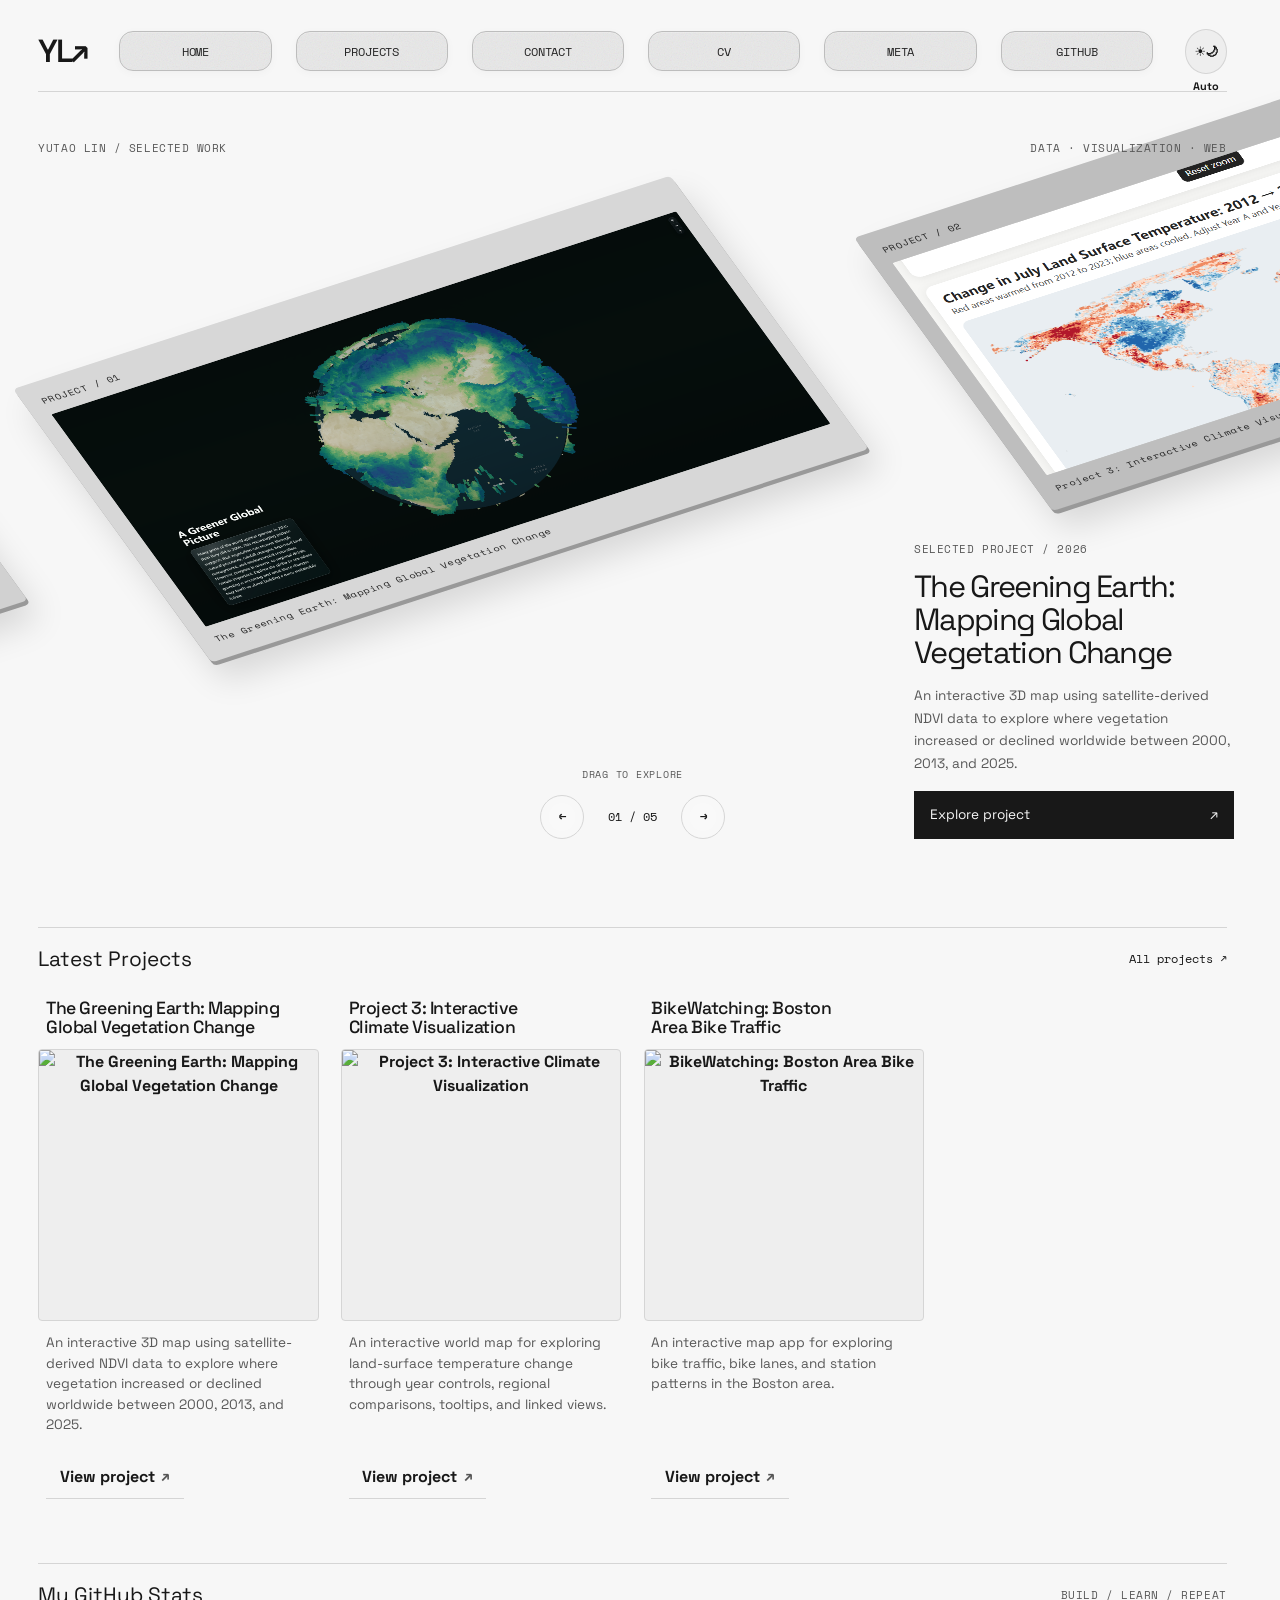
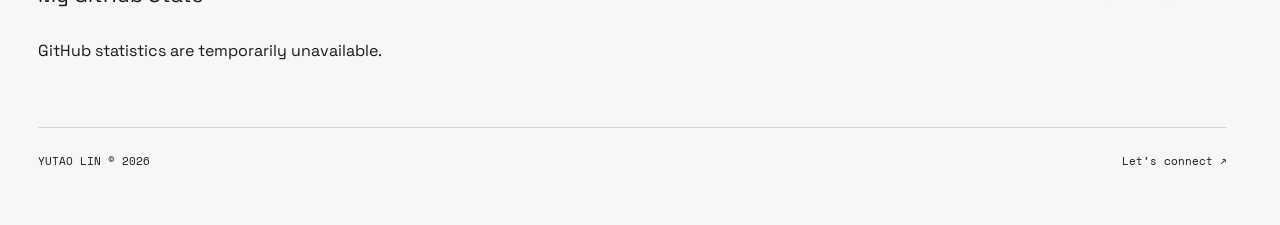
==== commit 3a70db4d: "Update website style" ====
--- a/index.html
+++ b/index.html
@@ -3,21 +3,29 @@
 <head>
   <meta charset="UTF-8">
   <meta name="viewport" content="width=device-width, initial-scale=1.0">
-  <title>Yutao Lin: Personal site and portfolio</title>
+  <meta name="description" content="Yutao Lin's portfolio of data science, visualization, and interactive web projects.">
+  <title>Yutao Lin — Portfolio</title>
   <link rel="stylesheet" href="style.css">
+  <link rel="stylesheet" href="showroom.css?v=nav-consistent">
   <script type="module" src="global.js"></script>
   <script type="module" src="index.js"></script>
 </head>
-<body>
-  <h1>Yutao Lin</h1>
-  <p>Welcome to my personal site and portfolio!</p>
+<body class="home-page">
+  <main>
+    <div class="gallery-heading"><span class="eyebrow">YUTAO LIN / SELECTED WORK</span><span class="eyebrow">DATA · VISUALIZATION · WEB</span></div>
+    <section class="showroom" aria-label="Featured project gallery">
+      <div class="showroom-art">
+        <div class="side-panel panel-left" aria-hidden="true"><span>EXPLORE / DISCOVER</span></div>
+        <a class="floating-project" id="featured-cover" href="projects/" aria-label="Browse projects"><span class="panel-caption" id="featured-caption">SELECTED PROJECT</span><img id="featured-image" alt="" src="images/DSC106-FinalProject.png"><span class="panel-name">YUTAO LIN / PORTFOLIO</span></a>
+        <div class="side-panel panel-right" aria-hidden="true"><span>IDEAS / INTO VIEW</span></div>
 
-  <img src="images/skyline.jpg" alt="A beautiful skyline at sunset.">
-
-  <h2>My GitHub Stats</h2>
-  <div id="profile-stats"></div>
-
-  <h2>Latest Projects</h2>
-  <div class="projects"></div>
+      </div>
+      <div class="showroom-copy" aria-live="polite"><p class="eyebrow" id="featured-year">SELECTED PROJECT / 2026</p><h1 id="featured-title">The Greening Earth</h1><p id="featured-description">Mapping global vegetation change through an interactive 3D experience.</p><a class="showroom-link" id="featured-link" href="projects/">Explore project <span aria-hidden="true">↗</span></a><p class="gallery-signature">A personal collection by Yutao Lin.</p></div>
+      <div class="gallery-controls"><button id="project-previous" type="button" aria-label="Previous featured project">←</button><span id="featured-count">01 / 03</span><button id="project-next" type="button" aria-label="Next featured project">→</button></div>
+    </section>
+    <section class="collection-section"><div class="section-heading"><h2>Latest Projects</h2><a href="projects/">All projects ↗</a></div><div class="projects"></div></section>
+    <section class="profile-section"><div class="section-heading"><h2>My GitHub Stats</h2><span class="eyebrow">BUILD / LEARN / REPEAT</span></div><div id="profile-stats"></div></section>
+  </main>
+  <footer class="site-footer"><span>YUTAO LIN © 2026</span><a href="contact/">Let’s connect ↗</a></footer>
 </body>
-</html>+</html>
--- a/showroom.css
+++ b/showroom.css
@@ -0,0 +1,155 @@
+@import url('https://fonts.googleapis.com/css2?family=Space+Grotesk:wght@400;500;600&family=Space+Mono&display=swap');
+:root { --font-main:'Space Grotesk',system-ui,sans-serif; --font-code:'Space Mono',monospace; }
+html[data-resolved-theme="light"] { --page-bg:#f0effa; --text-primary:#24213f; --text-secondary:#555171; --text-muted:#68617f; --line:#ccc6e1; --surface:#e7e2f5; --surface-strong:#f7f5ff; --accent-a:#6650ce; --accent-b:#16897c; --accent-c:#e27352; --border-soft:#ccc6e1; }
+html[data-resolved-theme="dark"] { --page-bg:#171629; --text-primary:#f0edf9; --text-secondary:#c7c0df; --text-muted:#aba3c4; --line:#47405d; --surface:#29243f; --surface-strong:#342c4d; --accent-a:#b5a3ff; --accent-b:#6bd8c3; --accent-c:#ffa789; --border-soft:#47405d; }
+html { background:var(--page-bg); }
+body { padding-top:1.2rem; }
+body::before { display:none; }
+nav { position:relative;top:auto;left:auto;transform:none;width:100%;margin:0 0 3rem;padding:0 0 1rem;min-height:3.5rem;border:0;border-bottom:1px solid var(--line);border-radius:0;background:none;box-shadow:none;backdrop-filter:none;gap:2rem; }
+nav::before,nav::after { display:none; }
+.site-brand { text-decoration:none;font-size:2rem;font-weight:600;letter-spacing:-.17rem;flex-shrink:0; }
+.nav-links { gap:1.5rem;flex:1;overflow:visible;flex-wrap:wrap; }
+.nav-links a { padding:.5rem 0;border-radius:0;border:0;box-shadow:none;background:none;font: .75rem var(--font-code);text-transform:uppercase;min-height:0; }
+.nav-links a.current { color:var(--accent-a);background:none;box-shadow:0 1px var(--accent-a);border:0; }
+.nav-links a:hover { background:none;color:var(--accent-a);box-shadow:none;transform:none; }
+.theme-orb { width:2.6rem;height:2.6rem;min-width:2.6rem;background:var(--surface);border:1px solid var(--line);box-shadow:none;backdrop-filter:none; }
+.eyebrow { font:.68rem/1.6 var(--font-code);letter-spacing:.05em;text-transform:uppercase;color:var(--text-secondary); }
+.gallery-heading,.section-heading { display:flex;justify-content:space-between;align-items:center;gap:1rem;flex-wrap:wrap; }
+.showroom { display:grid;grid-template-columns:1.6fr 1fr;align-items:center;gap:2.5rem;min-height:610px;margin:0;--panel:#bdb0ef; }
+.showroom[data-project="1"] { --panel:#9dd6db; }
+.showroom[data-project="2"] { --panel:#f3b69e; }
+.showroom-art { height:560px;position:relative;isolation:isolate; }
+.floating-project { position:absolute;left:8%;top:110px;width:84%;padding:1.3rem;background:var(--panel);color:#29233e;border-radius:6px;transform:rotate(-15deg) skew(8deg);box-shadow:0 4px 0 color-mix(in srgb,var(--panel),#342b52 35%),0 28px 40px #26154e26;text-decoration:none;transition:transform .35s ease,background .35s ease; }
+.floating-project:hover { transform:rotate(-10deg) skew(5deg) translateY(-8px); }
+.floating-project img { width:100%;max-width:none;height:230px;object-fit:cover;border-radius:2px;margin:.75rem 0; }
+.panel-caption,.panel-name { display:block;font:.62rem var(--font-code);letter-spacing:.08em; }
+.panel-name { text-align:right; }
+.side-panel { position:absolute;width:26%;height:190px;border-radius:5px;transform:rotate(-15deg) skew(8deg);padding:1rem;font:.6rem var(--font-code);z-index:-1; }
+.panel-left { left:-3%;bottom:70px;background:#689eaa;color:#102e38; }
+.panel-right { right:0;top:40px;background:#e9a087;color:#422c30; }
+.gallery-controls { position:absolute;bottom:10px;left:0;right:0;display:flex;justify-content:center;align-items:center;gap:1.5rem;font:.72rem var(--font-code); }
+.gallery-controls button { width:44px;height:44px;min-height:44px;padding:0;background:transparent;border:1px solid var(--line);border-radius:50%;box-shadow:none;color:var(--text-primary);cursor:pointer; }
+.gallery-controls button:hover { background:var(--surface); }
+.gallery-controls button:disabled { opacity:.4;cursor:default; }
+.showroom-copy h1 { font-size:clamp(2.2rem,4.4vw,3.65rem);line-height:1.04;font-weight:400;letter-spacing:-.055em;margin:1rem 0 1.7rem;overflow-wrap:normal; }
+.showroom-copy > p:not(.eyebrow) { color:var(--text-secondary);font-size:.93rem;line-height:1.7; }
+.showroom-link { display:flex;justify-content:space-between;align-items:center;margin-top:2rem;padding:1.1rem 1.25rem;background:var(--accent-a);color:var(--page-bg);text-decoration:none;font-size:.85rem; }
+.showroom-link:hover { filter:brightness(1.12); }
+.showroom-copy .gallery-signature { font-size:.72rem!important;margin-top:1.5rem; }
+.section-heading { border-top:1px solid var(--line);padding-top:1.25rem;margin-bottom:1.5rem; }
+.section-heading h2 { margin:0;font-size:1.3rem;font-weight:400; }
+.section-heading a { font:.72rem var(--font-code);text-decoration:none; }
+.collection-section,.profile-section { margin:4rem 0; }
+.projects article { background:transparent;border:0;border-radius:0;box-shadow:none;backdrop-filter:none;padding:0;transition:none; }
+.projects article::before,.projects article::after { display:none; }
+.projects article:hover { transform:none;box-shadow:none;border:0; }
+.projects article img { border-radius:4px;box-shadow:none;background:var(--surface); }
+.projects article h2,.projects article h3 { font-size:1.1rem;font-weight:500;letter-spacing:-.025em; }
+.projects article p { font-size:.85rem; }
+.projects article .project-link { border-radius:0;background:transparent;border:0;border-bottom:1px solid var(--line);box-shadow:none; }
+.github-stats > div,.cv-page section,form,.chart-container,.legend { background:var(--surface);border:1px solid var(--line);border-radius:5px;box-shadow:none;backdrop-filter:none; }
+body > h1 { font-weight:400;letter-spacing:-.055em; }
+body > h1::after { display:none; }
+.site-footer { display:flex;justify-content:space-between;border-top:1px solid var(--line);padding-top:1.5rem;font:.7rem var(--font-code); }
+.site-footer a { text-decoration:none; }
+:focus-visible { outline:2px solid var(--accent-a);outline-offset:5px; }
+@media(max-width:850px) { nav { gap:1rem; } .nav-links { gap:1rem; } .showroom { grid-template-columns:1.2fr 1fr;gap:1.5rem;min-height:530px; } .showroom-art { height:470px; } .floating-project { top:110px;padding:.9rem; } .floating-project img { height:170px; } .side-panel { height:140px; } }
+@media(max-width:620px) { nav { flex-wrap:wrap;margin-bottom:1.8rem; } .nav-links { order:3;flex-basis:100%;justify-content:space-between;gap:.6rem; } .nav-links a { font-size:.66rem; } .theme-orb { margin-left:auto; } .gallery-heading .eyebrow:last-child { display:none; } .showroom { grid-template-columns:1fr;gap:1rem; } .showroom-art { height:360px; } .floating-project { top:65px;left:12%;width:76%; } .floating-project img { height:155px; } .panel-left { bottom:50px; } .panel-right { top:20px; } .showroom-copy { padding:1rem 0; } .showroom-copy h1 { font-size:2.5rem; } .showroom-link { margin-top:1.3rem; } .collection-section,.profile-section { margin:2.5rem 0; } .site-footer { gap:1rem; } }
+@media(prefers-reduced-motion:reduce) { .floating-project { transition:none; } }
+.showroom-art { overflow: clip; }
+
+/* A wide, shared display plane with actual neighboring projects. */
+:root { --content-width:1440px; }
+.showroom { display:block;position:relative;min-height:790px; }
+.showroom-art { width:calc(100vw - 16px);margin-left:calc((100% - 100vw + 16px)/2);height:780px;overflow:clip; }
+.project-plane { position:absolute;inset:0 0 115px;touch-action:pan-y;user-select:none;cursor:grab; }
+.project-plane.is-dragging { cursor:grabbing; }
+.project-board { position:absolute;top:200px;left:50%;width:min(53vw,650px);height:365px;margin:0;padding:17px;background:var(--board-color);color:#29233e;border:0;border-radius:5px;backdrop-filter:none;box-shadow:0 5px 0 color-mix(in srgb,var(--board-color),#332841 35%),0 24px 28px #24174024;transform:translate(calc(-50% + var(--x,0px)),var(--y,0px)) rotate(-18deg) skewX(18deg) scaleY(.85);transition:transform .55s cubic-bezier(.22,.7,.2,1);cursor:inherit;text-align:left;display:flex;flex-direction:column;gap:10px; }
+.project-board:hover { background:var(--board-color);box-shadow:0 5px 0 color-mix(in srgb,var(--board-color),#332841 35%),0 24px 28px #24174024; }
+.project-plane.is-dragging .project-board { transition:none; }
+.project-board img { flex:1;min-height:0;width:100%;height:260px;max-width:none;object-fit:cover;pointer-events:none;border-radius:2px; }
+.project-board .panel-name { overflow:hidden;text-overflow:ellipsis;white-space:nowrap; }
+.showroom-copy { position:absolute;right:0;bottom:40px;width:390px;z-index:20;padding:18px;background:var(--page-bg); }
+.showroom-copy h1 { font-size:clamp(1.8rem,3vw,2.5rem);margin:.7rem 0 1rem; }
+.showroom-copy > p:not(.eyebrow) { font-size:.8rem; }
+.showroom-copy .gallery-signature { display:none; }
+.showroom-link { margin-top:1rem;padding:.85rem 1rem; }
+.gallery-controls { bottom:25px; }
+.gallery-controls::before { content:'DRAG TO EXPLORE';position:absolute;bottom:58px;font:.6rem var(--font-code);color:var(--text-secondary);letter-spacing:.08em; }
+@media(max-width:850px) { .showroom { min-height:820px; } .showroom-art { height:550px; } .project-plane { bottom:65px; } .project-board { top:145px;width:66vw;height:270px;padding:12px; } .project-board img { height:190px; } .showroom-copy { bottom:0;width:100%;max-width:520px;right:0;padding:0; } .gallery-controls { bottom:0; } }
+@media(max-width:620px) { .showroom { min-height:0; } .showroom-art { height:400px; } .project-board { top:100px;width:72vw;height:200px;padding:10px;gap:6px; } .project-board img { height:130px; } .project-board .panel-caption,.project-board .panel-name { font-size:.5rem; } .showroom-copy { position:relative;padding:1.8rem 0 0;max-width:none; } .showroom-copy h1 { font-size:2rem; } .project-plane { bottom:75px; } .gallery-controls { bottom:5px; } }
+@media(prefers-reduced-motion:reduce) { .project-board { transition:none; } }
+.project-board:hover, .project-board:active { transform:translate(calc(-50% + var(--x,0px)),var(--y,0px)) rotate(-18deg) skewX(18deg) scaleY(.85); }
+
+/* Monochrome exhibition. Text occupies its own uninterrupted space. */
+html[data-resolved-theme="light"] { --page-bg:#f7f7f7; --text-primary:#181818; --text-secondary:#585858; --text-muted:#707070; --line:#d5d5d5; --surface:#eeeeee; --surface-strong:#ffffff; --accent-a:#181818; --accent-b:#666666; --accent-c:#888888; --border-soft:#d5d5d5; --focus-ring:#777777; }
+html[data-resolved-theme="dark"] { --page-bg:#181818; --text-primary:#f2f2f2; --text-secondary:#bcbcbc; --text-muted:#a0a0a0; --line:#454545; --surface:#292929; --surface-strong:#333333; --accent-a:#eeeeee; --accent-b:#aaaaaa; --accent-c:#888888; --border-soft:#454545; --focus-ring:#aaaaaa; }
+.showroom { min-height:0; }
+.showroom-art { height:880px; }
+.project-plane { bottom:120px; }
+.project-board { top:190px;width:min(62vw,800px);height:440px;color:#242424;box-shadow:0 5px 0 #999999,0 25px 35px #00000020; }
+.project-board:hover { box-shadow:0 5px 0 #999999,0 25px 35px #00000020; }
+.project-board img { height:330px; }
+.showroom-copy { position:relative;right:auto;bottom:auto;width:min(100%,540px);max-width:none;margin:0 0 0 auto;padding:0;background:transparent;z-index:auto; }
+.showroom-copy h1 { font-size:clamp(2rem,3vw,2.8rem); }
+.showroom-copy > p:not(.eyebrow) { font-size:.9rem; }
+.gallery-controls { bottom:24px; }
+@media(max-width:850px) { .showroom-art { height:710px; } .project-plane { bottom:110px; } .project-board { top:160px;width:72vw;height:350px; } .project-board img { height:255px; } .showroom-copy { padding:0;margin:0 0 0 auto; } }
+@media(max-width:620px) { .showroom-art { height:510px; } .project-plane { bottom:110px; } .project-board { top:115px;width:80vw;height:240px;padding:12px; } .project-board img { height:165px; } .showroom-copy { padding:0;margin:0;width:100%; } .project-board .panel-caption,.project-board .panel-name { font-size:.55rem; } }
+
+html { scrollbar-gutter: stable; }
+
+/* Keep the introduction and gallery controls visible together on entry. */
+@media(min-width:851px) {
+  .showroom { width:calc(100vw - 2 * var(--page-gutter) - 16px);margin-left:calc((100% - 100vw + 2 * var(--page-gutter) + 16px)/2);height:clamp(460px,calc(100svh - 195px),900px); }
+  .showroom-art { width:70%;height:100%;margin-left:0; }
+  .project-plane { inset:0 0 100px; }
+  .project-board { top:clamp(45px,8vh,105px);width:min(54vw,800px);height:clamp(300px,42vh,440px); }
+  .showroom-copy { position:absolute;right:0;bottom:24px;width:28%;margin:0; }
+  .showroom-copy h1 { font-size:clamp(1.6rem,2.4vw,2.6rem);line-height:1.08;margin:.7rem 0 1rem; }
+  .showroom-copy > p:not(.eyebrow) { font-size:.85rem;line-height:1.65; }
+  .gallery-controls { bottom:24px; }
+}
+@media(min-width:621px) and (max-width:850px) {
+  .showroom { display:grid;grid-template-columns:1fr 1fr;align-items:end;gap:24px; }
+  .showroom-art { grid-column:1/-1;height:340px; }
+  .project-plane { bottom:0; }
+  .project-board { top:45px;height:240px;width:65vw; }
+  .showroom-copy { grid-column:2;margin:0;width:100%; }
+  .showroom-copy h1 { font-size:1.75rem; }
+  .gallery-controls { position:static;grid-column:1;align-self:end;margin:0; }
+  .gallery-controls::before { bottom:58px; }
+}
+@media(max-width:620px) {
+  .showroom { display:flex;flex-direction:column; }
+  .showroom-art { height:300px; }
+  .project-plane { bottom:0; }
+  .project-board { top:45px;height:205px; }
+  .showroom-copy h1 { font-size:1.65rem;margin:.6rem 0 .8rem; }
+  .showroom-copy > p:not(.eyebrow) { font-size:.8rem;line-height:1.5; }
+  .showroom-copy .eyebrow { margin:.4rem 0; }
+  .gallery-controls { position:relative;bottom:auto;left:auto;right:auto;order:3;margin:28px 0 0; }
+  .gallery-controls::before { position:static; }
+}
+@media(min-width:851px){ .showroom > .gallery-controls { width:70%;right:auto; } } @media(min-width:621px) and (max-width:850px){ .showroom-copy, .showroom > .gallery-controls { grid-row:2; } .showroom > .gallery-controls { position:relative; } }
+@media(min-width:851px) { .showroom-art { width:100%; } .project-board { left:35%; } .showroom > .gallery-controls { width:100%;left:0;right:0; } .showroom-copy { background:transparent;pointer-events:none; } .showroom-copy a { pointer-events:auto; } }
+
+html.preview-open { overflow:hidden; }
+.project-preview { position:fixed;inset:0;width:min(1000px,calc(100% - 40px));max-height:calc(100svh - 40px);margin:auto;padding:0;border:1px solid var(--line);border-radius:6px;background:var(--page-bg);color:var(--text-primary);overflow:auto;box-shadow:0 24px 100px #00000040; }
+.project-preview::backdrop { background:#00000088;backdrop-filter:blur(6px); }
+.preview-close { position:sticky;top:16px;float:right;z-index:1;margin:16px 16px -60px 0;padding:10px 16px;border:1px solid var(--line);border-radius:3px;background:var(--page-bg);color:var(--text-primary);font:.75rem var(--font-code);cursor:pointer;box-shadow:none;backdrop-filter:none; }
+.preview-close:hover,.preview-close:active { transform:none;background:var(--surface); }
+.project-preview .preview-image { width:100%;max-width:none;height:auto;max-height:55svh;object-fit:contain;background:var(--surface);padding:36px 24px 24px; }
+.preview-content { padding:24px 32px 32px; }
+.preview-content h2 { font-weight:400;letter-spacing:-.04em;font-size:clamp(1.6rem,3vw,2.4rem);line-height:1.15;margin:10px 0 16px; }
+.preview-content > p:not(.eyebrow) { color:var(--text-secondary);max-width:75ch;line-height:1.7; }
+.preview-visit { display:inline-block;padding:12px 20px;margin-top:12px;background:var(--accent-a);color:var(--page-bg);text-decoration:none; }
+.preview-visit[hidden] { display:none; }
+.project-preview-trigger { display:block;width:100%;padding:0;border:0;background:none;box-shadow:none;backdrop-filter:none;cursor:zoom-in;border-radius:4px; }
+.project-preview-trigger:hover,.project-preview-trigger:active { transform:none;background:none;box-shadow:none; }
+@media(max-width:620px) { .project-preview { width:calc(100% - 20px);max-height:calc(100svh - 20px); } .preview-content { padding:20px; } .project-preview .preview-image { padding:60px 10px 10px; } }
+/* Edge-to-edge project exhibition; readable inset for introduction. */ @media(min-width:851px) { .showroom { width:calc(100vw - 15px);margin-left:calc((100% - 100vw + 15px)/2); } .showroom-art { width:100%; } .showroom-copy { right:var(--page-gutter);width:calc(28% - var(--page-gutter)); } } @media(max-width:850px) { .showroom-art { width:calc(100vw - 15px);margin-left:calc((100% - 100vw + 15px)/2); } }
+@media(min-width:851px) { .showroom { width:100vw;margin-left:calc((100% - 100vw)/2); } } @media(max-width:850px) { .showroom-art { width:100vw;margin-left:calc((100% - 100vw)/2); } }
+/* Transparent exhibition boundary and frosted navigation/details. */ html { overflow-x:clip; } .showroom-art { overflow:visible; } .gallery-heading { position:relative;z-index:30;pointer-events:none; } :root { --frost-fill:color-mix(in srgb,var(--page-bg) 66%,transparent); --frost-edge:color-mix(in srgb,var(--text-primary) 12%,transparent); } nav { background:transparent; } .nav-links a, .nav-links a.current { padding:.65rem 1rem;border:1px solid var(--frost-edge);border-radius:8px;background:var(--frost-fill);backdrop-filter:blur(16px) saturate(120%);-webkit-backdrop-filter:blur(16px) saturate(120%);box-shadow:0 2px 10px #00000005; } .nav-links a:hover { background:color-mix(in srgb,var(--page-bg) 82%,transparent); } .nav-links a.current { border-color:color-mix(in srgb,var(--text-primary) 35%,transparent); } .project-preview { background:var(--frost-fill);backdrop-filter:blur(28px) saturate(110%);-webkit-backdrop-filter:blur(28px) saturate(110%);border:1px solid var(--frost-edge);box-shadow:0 24px 90px #00000030; } .project-preview::backdrop { background:#00000030;backdrop-filter:blur(4px); } .preview-content { background:transparent; } .project-preview .preview-image { background:transparent; } .preview-close { background:var(--frost-fill);backdrop-filter:blur(18px);-webkit-backdrop-filter:blur(18px); } @media(max-width:620px) { .nav-links { gap:.4rem; } .nav-links a,.nav-links a.current { padding:.6rem .65rem; } } @media(prefers-reduced-transparency:reduce) { .nav-links a,.project-preview,.preview-close { background:var(--page-bg);backdrop-filter:none; } }
+/* Fine-grain frosted glass inspired by the supplied reference. */ :root { --glass-grain:url("data:image/svg+xml,%3Csvg xmlns=%27http://www.w3.org/2000/svg%27 width=%27160%27 height=%27160%27%3E%3Cfilter id=%27n%27%3E%3CfeTurbulence type=%27fractalNoise%27 baseFrequency=%27.85%27 numOctaves=%273%27 stitchTiles=%27stitch%27/%3E%3C/filter%3E%3Crect width=%27100%25%27 height=%27100%25%27 opacity=%27.13%27 filter=%27url(%23n)%27/%3E%3C/svg%3E"); } .project-preview { border-radius:22px;background-image:var(--glass-grain),linear-gradient(135deg,#ffffff55,#ffffff12 55%,#ffffff66);background-color:color-mix(in srgb,var(--page-bg) 32%,transparent);backdrop-filter:blur(22px) saturate(80%);-webkit-backdrop-filter:blur(22px) saturate(80%);border:1px solid #ffffff88;box-shadow:inset 0 1px 0 #ffffffaa,0 18px 65px #00000020; } .project-preview::backdrop { background:#0000000f;backdrop-filter:none; } .nav-links a,.nav-links a.current,.preview-close { background-image:var(--glass-grain),linear-gradient(135deg,#ffffff60,#ffffff12);background-color:color-mix(in srgb,var(--page-bg) 38%,transparent);border:1px solid #ffffff88;box-shadow:inset 0 1px 0 #ffffff80,0 3px 16px #00000008;backdrop-filter:blur(20px) saturate(85%);-webkit-backdrop-filter:blur(20px) saturate(85%);border-radius:14px; } .nav-links a.current { border-color:color-mix(in srgb,var(--text-primary) 28%,#ffffff88); } .preview-close { border-radius:10px; } .preview-content { border-top:1px solid #ffffff40; } @media(prefers-reduced-transparency:reduce) { .project-preview,.nav-links a,.preview-close { background:var(--page-bg);backdrop-filter:none; } }
+/* Consistent navigation glass tint across every tab and state. */ html[data-resolved-theme="light"] { --nav-glass:#e6e6e6e8; --nav-glass-text:#262626; --nav-glass-edge:#bdbdbd; } html[data-resolved-theme="dark"] { --nav-glass:#454545e8; --nav-glass-text:#f1f1f1; --nav-glass-edge:#a5a5a5; } .nav-links a,.nav-links a.current,.nav-links a:hover,.nav-links a:active { background-color:var(--nav-glass);background-image:var(--glass-grain);color:var(--nav-glass-text);border-color:var(--nav-glass-edge);box-shadow:inset 0 1px 0 #ffffff35,0 2px 8px #00000008; } .nav-links a.current { font-weight:600; }
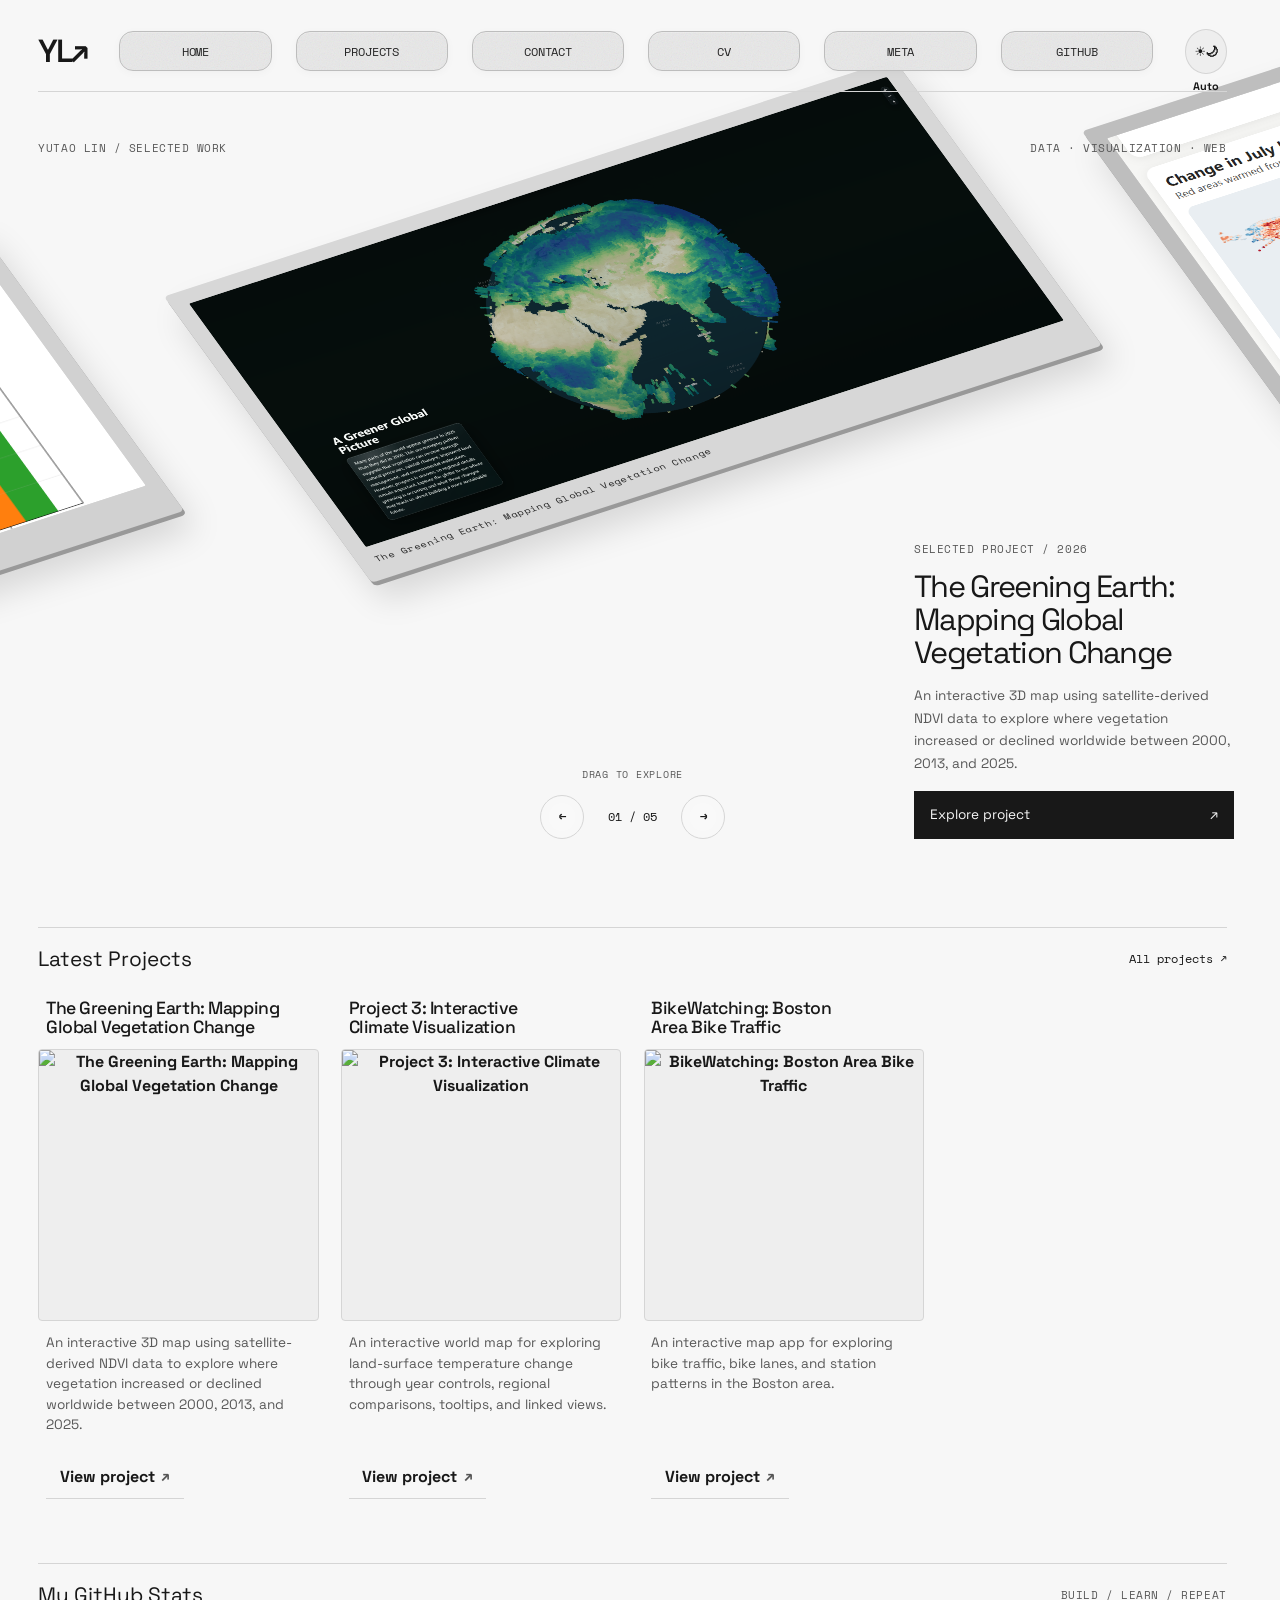
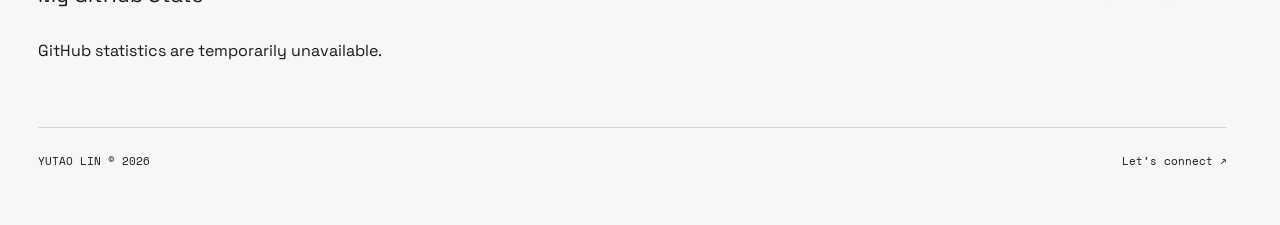
==== commit 039ce3a2: "Update website" ====
--- a/index.html
+++ b/index.html
@@ -6,9 +6,9 @@
   <meta name="description" content="Yutao Lin's portfolio of data science, visualization, and interactive web projects.">
   <title>Yutao Lin — Portfolio</title>
   <link rel="stylesheet" href="style.css">
-  <link rel="stylesheet" href="showroom.css?v=nav-consistent">
+  <link rel="stylesheet" href="showroom.css?v=no-board-label">
   <script type="module" src="global.js"></script>
-  <script type="module" src="index.js"></script>
+  <script type="module" src="index.js?v=no-board-label"></script>
 </head>
 <body class="home-page">
   <main>
--- a/showroom.css
+++ b/showroom.css
@@ -153,3 +153,6 @@
 /* Transparent exhibition boundary and frosted navigation/details. */ html { overflow-x:clip; } .showroom-art { overflow:visible; } .gallery-heading { position:relative;z-index:30;pointer-events:none; } :root { --frost-fill:color-mix(in srgb,var(--page-bg) 66%,transparent); --frost-edge:color-mix(in srgb,var(--text-primary) 12%,transparent); } nav { background:transparent; } .nav-links a, .nav-links a.current { padding:.65rem 1rem;border:1px solid var(--frost-edge);border-radius:8px;background:var(--frost-fill);backdrop-filter:blur(16px) saturate(120%);-webkit-backdrop-filter:blur(16px) saturate(120%);box-shadow:0 2px 10px #00000005; } .nav-links a:hover { background:color-mix(in srgb,var(--page-bg) 82%,transparent); } .nav-links a.current { border-color:color-mix(in srgb,var(--text-primary) 35%,transparent); } .project-preview { background:var(--frost-fill);backdrop-filter:blur(28px) saturate(110%);-webkit-backdrop-filter:blur(28px) saturate(110%);border:1px solid var(--frost-edge);box-shadow:0 24px 90px #00000030; } .project-preview::backdrop { background:#00000030;backdrop-filter:blur(4px); } .preview-content { background:transparent; } .project-preview .preview-image { background:transparent; } .preview-close { background:var(--frost-fill);backdrop-filter:blur(18px);-webkit-backdrop-filter:blur(18px); } @media(max-width:620px) { .nav-links { gap:.4rem; } .nav-links a,.nav-links a.current { padding:.6rem .65rem; } } @media(prefers-reduced-transparency:reduce) { .nav-links a,.project-preview,.preview-close { background:var(--page-bg);backdrop-filter:none; } }
 /* Fine-grain frosted glass inspired by the supplied reference. */ :root { --glass-grain:url("data:image/svg+xml,%3Csvg xmlns=%27http://www.w3.org/2000/svg%27 width=%27160%27 height=%27160%27%3E%3Cfilter id=%27n%27%3E%3CfeTurbulence type=%27fractalNoise%27 baseFrequency=%27.85%27 numOctaves=%273%27 stitchTiles=%27stitch%27/%3E%3C/filter%3E%3Crect width=%27100%25%27 height=%27100%25%27 opacity=%27.13%27 filter=%27url(%23n)%27/%3E%3C/svg%3E"); } .project-preview { border-radius:22px;background-image:var(--glass-grain),linear-gradient(135deg,#ffffff55,#ffffff12 55%,#ffffff66);background-color:color-mix(in srgb,var(--page-bg) 32%,transparent);backdrop-filter:blur(22px) saturate(80%);-webkit-backdrop-filter:blur(22px) saturate(80%);border:1px solid #ffffff88;box-shadow:inset 0 1px 0 #ffffffaa,0 18px 65px #00000020; } .project-preview::backdrop { background:#0000000f;backdrop-filter:none; } .nav-links a,.nav-links a.current,.preview-close { background-image:var(--glass-grain),linear-gradient(135deg,#ffffff60,#ffffff12);background-color:color-mix(in srgb,var(--page-bg) 38%,transparent);border:1px solid #ffffff88;box-shadow:inset 0 1px 0 #ffffff80,0 3px 16px #00000008;backdrop-filter:blur(20px) saturate(85%);-webkit-backdrop-filter:blur(20px) saturate(85%);border-radius:14px; } .nav-links a.current { border-color:color-mix(in srgb,var(--text-primary) 28%,#ffffff88); } .preview-close { border-radius:10px; } .preview-content { border-top:1px solid #ffffff40; } @media(prefers-reduced-transparency:reduce) { .project-preview,.nav-links a,.preview-close { background:var(--page-bg);backdrop-filter:none; } }
 /* Consistent navigation glass tint across every tab and state. */ html[data-resolved-theme="light"] { --nav-glass:#e6e6e6e8; --nav-glass-text:#262626; --nav-glass-edge:#bdbdbd; } html[data-resolved-theme="dark"] { --nav-glass:#454545e8; --nav-glass-text:#f1f1f1; --nav-glass-edge:#a5a5a5; } .nav-links a,.nav-links a.current,.nav-links a:hover,.nav-links a:active { background-color:var(--nav-glass);background-image:var(--glass-grain);color:var(--nav-glass-text);border-color:var(--nav-glass-edge);box-shadow:inset 0 1px 0 #ffffff35,0 2px 8px #00000008; } .nav-links a.current { font-weight:600; }
+/* Larger boards centered on the full exhibition plane. */ @media(min-width:851px) { .project-board { left:50%;width:min(60vw,1000px);height:clamp(330px,44vh,500px); } } @media(min-width:621px) and (max-width:850px) { .project-board { left:50%;width:72vw;height:270px; } } @media(max-width:620px) { .project-board { left:50%;width:86vw;height:225px; } }
+@media(min-width:851px) { .project-board { top:clamp(-45px,calc(10vh - 125px),0px); } }
+.project-board .panel-caption, .floating-project .panel-caption { display:none; }
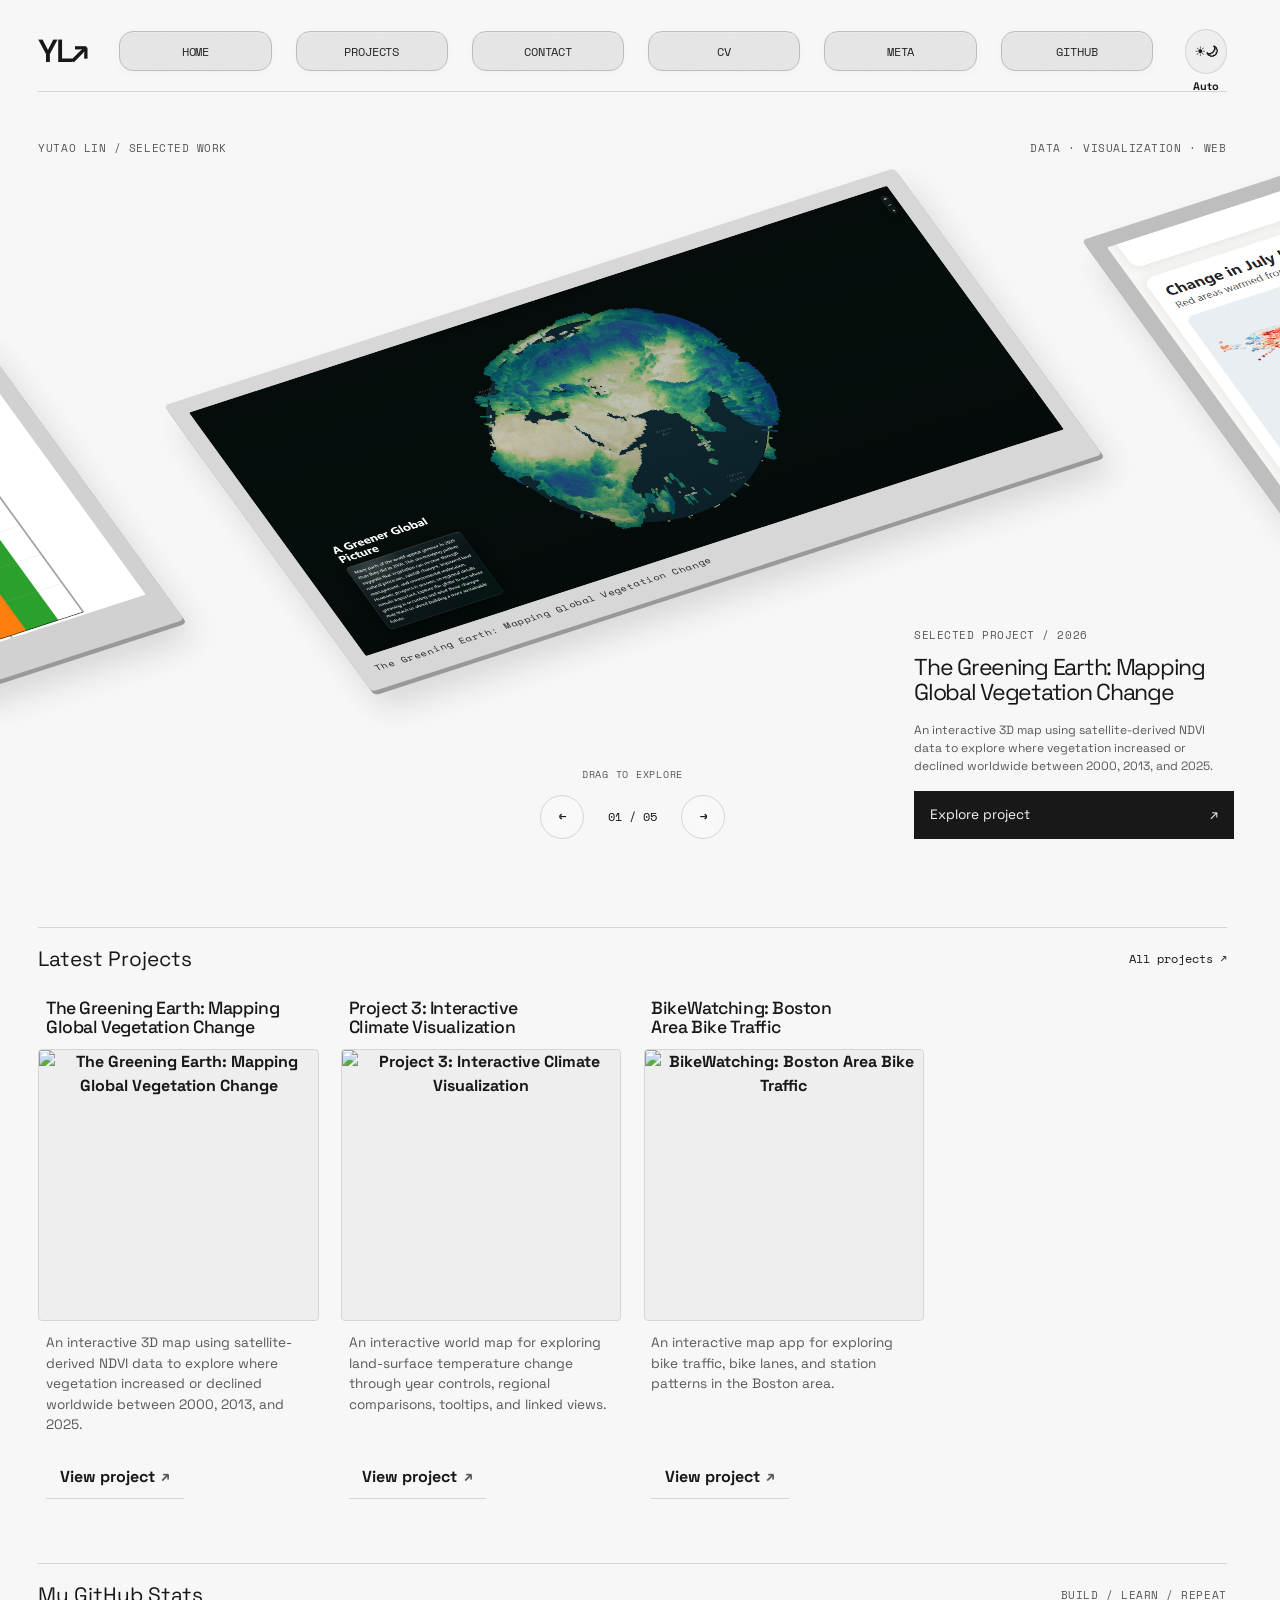
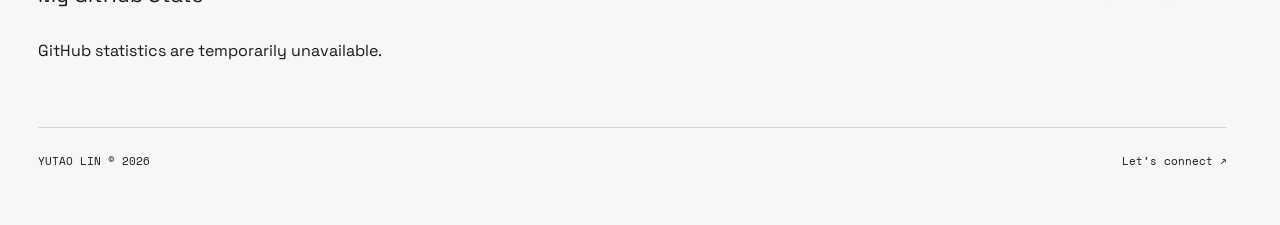
==== commit 3a11b653: "Update website" ====
--- a/index.html
+++ b/index.html
@@ -6,7 +6,7 @@
   <meta name="description" content="Yutao Lin's portfolio of data science, visualization, and interactive web projects.">
   <title>Yutao Lin — Portfolio</title>
   <link rel="stylesheet" href="style.css">
-  <link rel="stylesheet" href="showroom.css?v=no-board-label">
+  <link rel="stylesheet" href="showroom.css?v=board-center-both">
   <script type="module" src="global.js"></script>
   <script type="module" src="index.js?v=no-board-label"></script>
 </head>
--- a/showroom.css
+++ b/showroom.css
@@ -156,3 +156,13 @@
 /* Larger boards centered on the full exhibition plane. */ @media(min-width:851px) { .project-board { left:50%;width:min(60vw,1000px);height:clamp(330px,44vh,500px); } } @media(min-width:621px) and (max-width:850px) { .project-board { left:50%;width:72vw;height:270px; } } @media(max-width:620px) { .project-board { left:50%;width:86vw;height:225px; } }
 @media(min-width:851px) { .project-board { top:clamp(-45px,calc(10vh - 125px),0px); } }
 .project-board .panel-caption, .floating-project .panel-caption { display:none; }
+/* Gentle entrance for the frosted project preview. */
+.project-preview[open] { animation:preview-reveal 380ms cubic-bezier(.2,.75,.25,1) both; }
+.project-preview[open]::backdrop { animation:preview-backdrop-reveal 380ms ease-out both; }
+@keyframes preview-reveal { from { opacity:0;transform:translateY(24px) scale(.965); } to { opacity:1;transform:translateY(0) scale(1); } }
+@keyframes preview-backdrop-reveal { from { opacity:0; } to { opacity:1; } }
+@media(prefers-reduced-motion:reduce) { .project-preview[open],.project-preview[open]::backdrop { animation:none; } }
+/* Center the selected board within the exhibition area. */
+.project-board { top:50%; }
+.project-board,.project-board:hover,.project-board:active { transform:translate(calc(-50% + var(--x,0px)),calc(-50% + var(--y,0px))) rotate(-18deg) skewX(18deg) scaleY(.85); }
+@media(min-width:851px) { .showroom-copy h1 { font-size:clamp(1.3rem,1.8vw,2.3rem); } .showroom-copy > p:not(.eyebrow) { font-size:.75rem;line-height:1.5; } .project-plane { bottom:160px; } }
